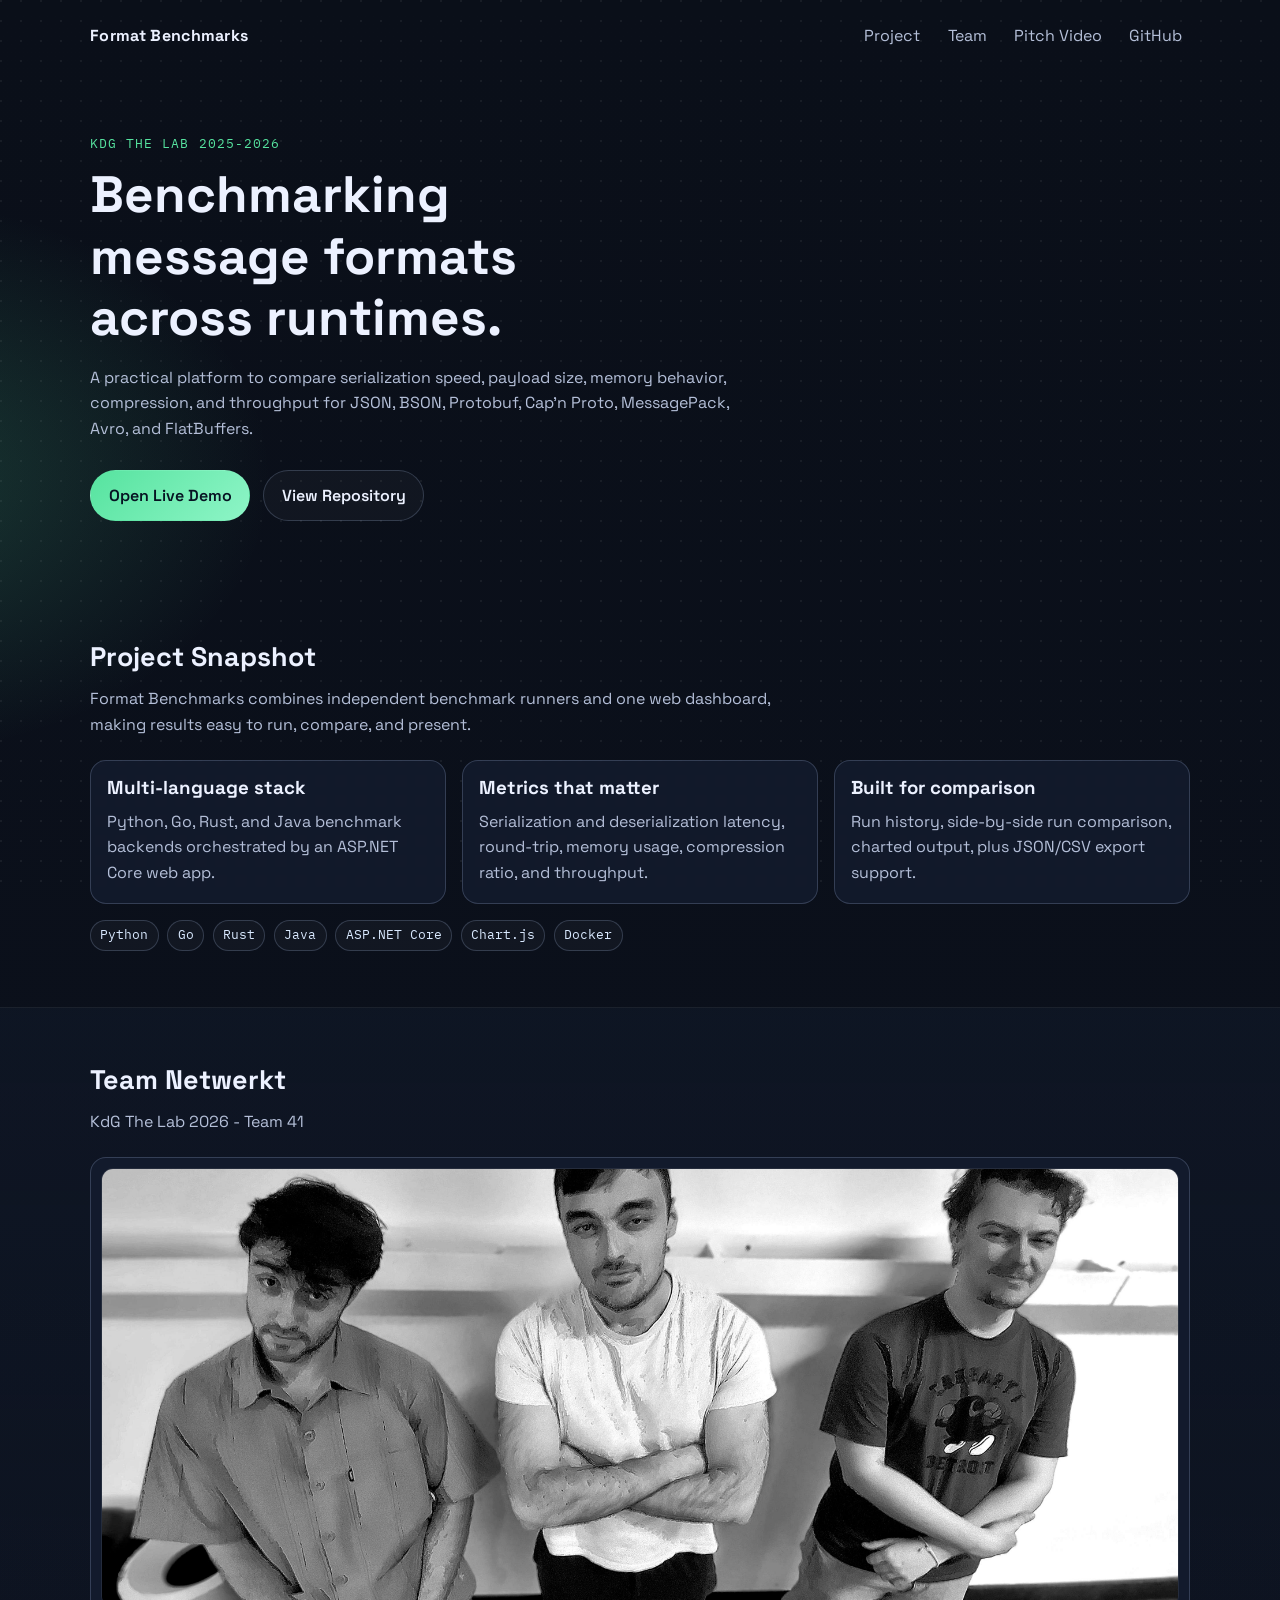
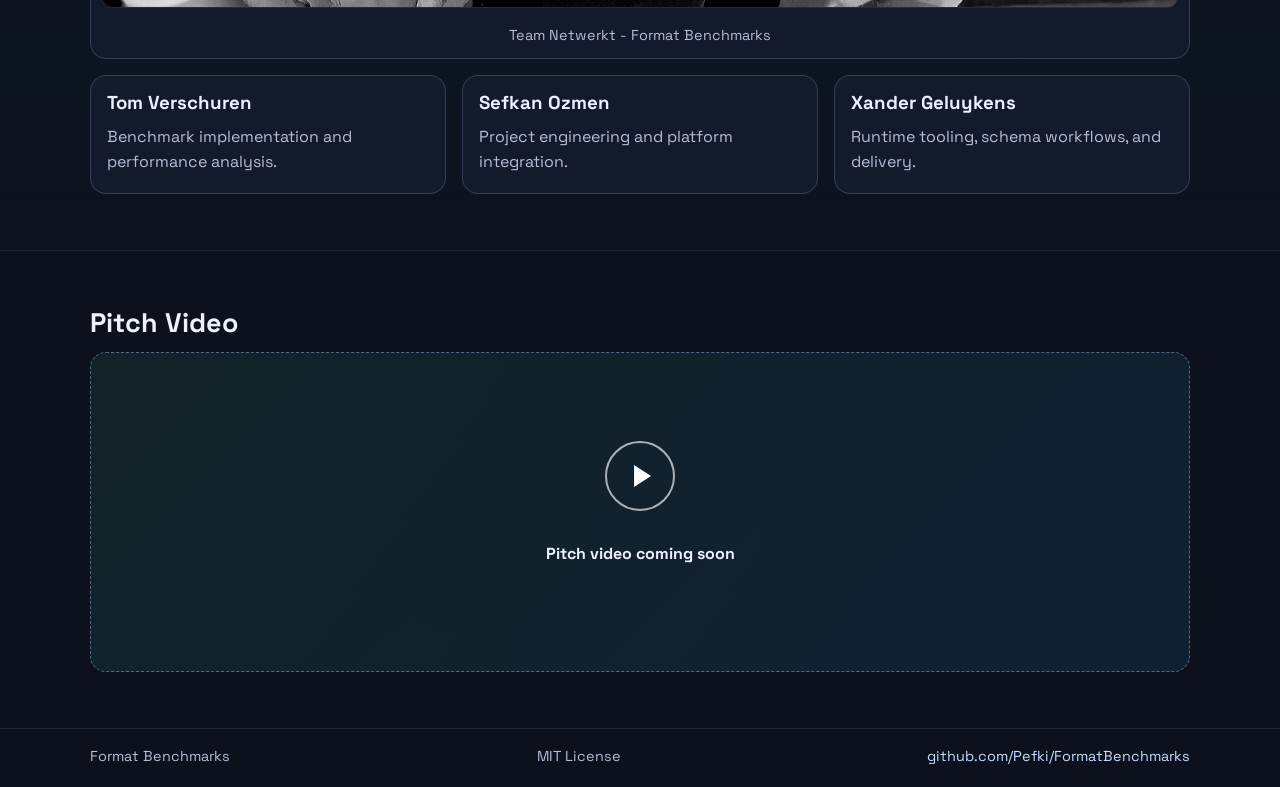
==== docs/index.html @ 15ae6712 "added pages" ====
<!doctype html>
<html lang="en">
<head>
  <meta charset="utf-8">
  <meta name="viewport" content="width=device-width, initial-scale=1">
  <title>Format Benchmarks | Team Netwerkt</title>
  <meta name="description" content="Format Benchmarks is a cross-language benchmark platform comparing text and binary message formats across Python, Go, Rust, and Java.">
  <link rel="preconnect" href="https://fonts.googleapis.com">
  <link rel="preconnect" href="https://fonts.gstatic.com" crossorigin>
  <link href="https://fonts.googleapis.com/css2?family=Space+Grotesk:wght@400;500;700&family=IBM+Plex+Mono:wght@400;600&display=swap" rel="stylesheet">
  <link rel="stylesheet" href="styles.css">
</head>
<body>
  <div class="noise" aria-hidden="true"></div>
  <header class="hero">
    <nav class="nav container">
      <div class="brand">Format Benchmarks</div>
      <div class="nav-links">
        <a href="#project">Project</a>
        <a href="#team">Team</a>
        <a href="#video">Pitch Video</a>
        <a href="https://github.com/Pefki/FormatBenchmarks" target="_blank" rel="noreferrer">GitHub</a>
      </div>
    </nav>

    <div class="container hero-content">
      <p class="kicker">KdG The Lab 2025-2026</p>
      <h1>Benchmarking message formats across runtimes.</h1>
      <p class="lead">
        A practical platform to compare serialization speed, payload size, memory behavior, compression,
        and throughput for JSON, BSON, Protobuf, Cap'n Proto, MessagePack, Avro, and FlatBuffers.
      </p>
      <div class="hero-actions">
        <a class="btn btn-primary" href="https://bench.pefki.xyz" target="_blank" rel="noreferrer">Open Live Demo</a>
        <a class="btn btn-ghost" href="https://github.com/Pefki/FormatBenchmarks" target="_blank" rel="noreferrer">View Repository</a>
      </div>
    </div>
  </header>

  <main>
    <section id="project" class="section container">
      <h2>Project Snapshot</h2>
      <p class="section-intro">
        Format Benchmarks combines independent benchmark runners and one web dashboard, making results easy to run,
        compare, and present.
      </p>

      <div class="grid cards-3">
        <article class="card">
          <h3>Multi-language stack</h3>
          <p>Python, Go, Rust, and Java benchmark backends orchestrated by an ASP.NET Core web app.</p>
        </article>
        <article class="card">
          <h3>Metrics that matter</h3>
          <p>Serialization and deserialization latency, round-trip, memory usage, compression ratio, and throughput.</p>
        </article>
        <article class="card">
          <h3>Built for comparison</h3>
          <p>Run history, side-by-side run comparison, charted output, plus JSON/CSV export support.</p>
        </article>
      </div>

      <div class="tech-strip" aria-label="Technologies">
        <span>Python</span>
        <span>Go</span>
        <span>Rust</span>
        <span>Java</span>
        <span>ASP.NET Core</span>
        <span>Chart.js</span>
        <span>Docker</span>
      </div>
    </section>

    <section id="team" class="section section-alt">
      <div class="container">
        <h2>Team Netwerkt</h2>
        <p class="section-intro">KdG The Lab 2026 - Team 41</p>

        <figure class="team-photo card">
          <img src="team_pic.jpg" alt="Team Netwerkt group picture">
          <figcaption>Team Netwerkt - Format Benchmarks</figcaption>
        </figure>

        <div class="grid cards-3">
          <article class="card person">
            <h3>Tom Verschuren</h3>
            <p>Benchmark implementation and performance analysis.</p>
          </article> 
          <article class="card person">
            <h3>Sefkan Ozmen</h3>
            <p>Project engineering and platform integration.</p>
          </article>
          <article class="card person">
            <h3>Xander Geluykens</h3>
            <p>Runtime tooling, schema workflows, and delivery.</p>
          </article>
        </div>
      </div>
    </section>

    <section id="video" class="section container">
      <h2>Pitch Video</h2>

      <div class="video-frame placeholder" role="region" aria-label="Pitch video placeholder">
        <div class="play-glyph" aria-hidden="true"></div>
        <p><strong>Pitch video coming soon</strong></p>
        <!-- <iframe
        src="https://www.youtube.com/embed/###"
        title="Format Benchmarks Pitch"
        allowfullscreen></iframe> -->      
     </div>
    </section>
  </main>

  <footer class="footer">
    <div class="container footer-inner">
      <span>Format Benchmarks</span>
      <span>MIT License</span>
      <a href="https://github.com/Pefki/FormatBenchmarks" target="_blank" rel="noreferrer">github.com/Pefki/FormatBenchmarks</a>
    </div>
  </footer>
</body>
</html>
---- docs/styles.css ----
:root {
  --bg: #0c111d;
  --bg-alt: #111a2b;
  --panel: rgba(22, 30, 49, 0.72);
  --text: #ecf1ff;
  --muted: #b4bfd8;
  --line: rgba(173, 194, 235, 0.22);
  --accent: #56e39f;
  --accent-2: #3ea4ff;
}

* {
  box-sizing: border-box;
}

html,
body {
  margin: 0;
  padding: 0;
}

body {
  font-family: "Space Grotesk", "Segoe UI", sans-serif;
  color: var(--text);
  background:
    radial-gradient(70rem 40rem at 90% -15%, rgba(62, 164, 255, 0.24), transparent 55%),
    radial-gradient(50rem 35rem at -10% 20%, rgba(86, 227, 159, 0.2), transparent 50%),
    linear-gradient(180deg, #0a0f19, var(--bg));
  line-height: 1.6;
}

.noise {
  position: fixed;
  inset: 0;
  pointer-events: none;
  opacity: 0.06;
  background-image: radial-gradient(circle at 1px 1px, #fff 1px, transparent 0);
  background-size: 20px 20px;
}

.container {
  width: min(1100px, 92vw);
  margin: 0 auto;
}

.hero {
  padding-bottom: 3rem;
}

.nav {
  display: flex;
  justify-content: space-between;
  align-items: center;
  gap: 1rem;
  padding: 1.2rem 0;
}

.brand {
  font-weight: 700;
  letter-spacing: 0.02em;
}

.nav-links {
  display: flex;
  flex-wrap: wrap;
  gap: 0.7rem;
}

.nav-links a {
  color: var(--muted);
  text-decoration: none;
  padding: 0.25rem 0.5rem;
  border-radius: 0.45rem;
}

.nav-links a:hover {
  color: var(--text);
  background: rgba(255, 255, 255, 0.06);
}

.hero-content {
  padding: 3rem 0 1rem;
  animation: rise 700ms ease both;
}

.kicker {
  font-family: "IBM Plex Mono", monospace;
  text-transform: uppercase;
  letter-spacing: 0.08em;
  font-size: 0.82rem;
  color: var(--accent);
  margin-bottom: 0.65rem;
}

h1,
h2,
h3 {
  line-height: 1.2;
  margin: 0;
}

h1 {
  font-size: clamp(2rem, 4vw, 3.4rem);
  max-width: 16ch;
}

h2 {
  font-size: clamp(1.45rem, 2.1vw, 2.1rem);
  margin-bottom: 0.8rem;
}

.lead {
  color: var(--muted);
  max-width: 65ch;
  margin: 1rem 0 1.8rem;
}

.hero-actions {
  display: flex;
  flex-wrap: wrap;
  gap: 0.8rem;
}

.btn {
  display: inline-block;
  text-decoration: none;
  font-weight: 600;
  border-radius: 999px;
  padding: 0.72rem 1.1rem;
  border: 1px solid transparent;
}

.btn-primary {
  color: #061322;
  background: linear-gradient(135deg, var(--accent), #8ef5c7);
}

.btn-ghost {
  color: var(--text);
  border-color: var(--line);
  background: rgba(255, 255, 255, 0.03);
}

.section {
  padding: 3.5rem 0;
}

.section-alt {
  background: linear-gradient(180deg, rgba(17, 26, 43, 0.52), rgba(17, 26, 43, 0.28));
  border-top: 1px solid rgba(255, 255, 255, 0.06);
  border-bottom: 1px solid rgba(255, 255, 255, 0.06);
}

.section-intro {
  color: var(--muted);
  max-width: 70ch;
  margin: 0.2rem 0 1.4rem;
}

.grid {
  display: grid;
  gap: 1rem;
}

.cards-3 {
  grid-template-columns: repeat(3, minmax(0, 1fr));
}

.card {
  background: var(--panel);
  border: 1px solid var(--line);
  border-radius: 1rem;
  padding: 1rem 1rem 1.1rem;
  backdrop-filter: blur(2px);
  animation: rise 600ms ease both;
}

.card p {
  margin: 0.6rem 0 0;
  color: var(--muted);
}

.team-photo {
  margin: 0 0 1rem;
  padding: 0.65rem;
}

.team-photo img {
  width: 100%;
  max-height: 440px;
  object-fit: cover;
  border-radius: 0.75rem;
  border: 1px solid rgba(255, 255, 255, 0.08);
}

.team-photo figcaption {
  margin-top: 0.55rem;
  color: var(--muted);
  font-size: 0.9rem;
  text-align: center;
}

.tech-strip {
  margin-top: 1rem;
  display: flex;
  flex-wrap: wrap;
  gap: 0.55rem;
}

.tech-strip span {
  font-family: "IBM Plex Mono", monospace;
  font-size: 0.8rem;
  border: 1px solid var(--line);
  border-radius: 999px;
  padding: 0.25rem 0.58rem;
  color: #d9e9ff;
  background: rgba(255, 255, 255, 0.03);
}

.video-frame {
  border-radius: 1rem;
  border: 1px dashed rgba(173, 194, 235, 0.45);
  min-height: 320px;
  background: linear-gradient(135deg, rgba(86, 227, 159, 0.09), rgba(62, 164, 255, 0.1));
  display: grid;
  place-content: center;
  text-align: center;
  padding: 1.4rem;
}

.play-glyph {
  width: 70px;
  height: 70px;
  border-radius: 50%;
  border: 2px solid rgba(255, 255, 255, 0.65);
  margin: 0 auto 0.85rem;
  position: relative;
}

.play-glyph::after {
  content: "";
  position: absolute;
  top: 50%;
  left: 50%;
  transform: translate(-35%, -50%);
  border-top: 11px solid transparent;
  border-bottom: 11px solid transparent;
  border-left: 17px solid #fff;
}

.muted {
  color: var(--muted);
}

.embed-help {
  margin-top: 1rem;
  border: 1px solid var(--line);
  border-radius: 0.8rem;
  background: rgba(255, 255, 255, 0.02);
  padding: 0.7rem 0.9rem;
}

.embed-help summary {
  cursor: pointer;
  font-weight: 600;
}

pre {
  margin: 0.8rem 0 0;
  overflow-x: auto;
  border-radius: 0.7rem;
  border: 1px solid rgba(255, 255, 255, 0.08);
  background: rgba(0, 0, 0, 0.25);
  padding: 0.8rem;
}

code {
  font-family: "IBM Plex Mono", monospace;
  font-size: 0.85rem;
}

.footer {
  border-top: 1px solid rgba(255, 255, 255, 0.09);
  padding: 1rem 0 1.2rem;
}

.footer-inner {
  display: flex;
  flex-wrap: wrap;
  gap: 0.5rem 1rem;
  align-items: center;
  justify-content: space-between;
  color: var(--muted);
  font-size: 0.9rem;
}

.footer a {
  color: #c7dcff;
  text-decoration: none;
}

.footer a:hover {
  text-decoration: underline;
}

@media (max-width: 900px) {
  .cards-3 {
    grid-template-columns: 1fr 1fr;
  }
}

@media (max-width: 680px) {
  .nav {
    align-items: flex-start;
    flex-direction: column;
  }

  .cards-3 {
    grid-template-columns: 1fr;
  }

  .hero-content {
    padding-top: 1.7rem;
  }

  .video-frame {
    min-height: 260px;
  }
}

@keyframes rise {
  from {
    opacity: 0;
    transform: translateY(12px);
  }
  to {
    opacity: 1;
    transform: translateY(0);
  }
}
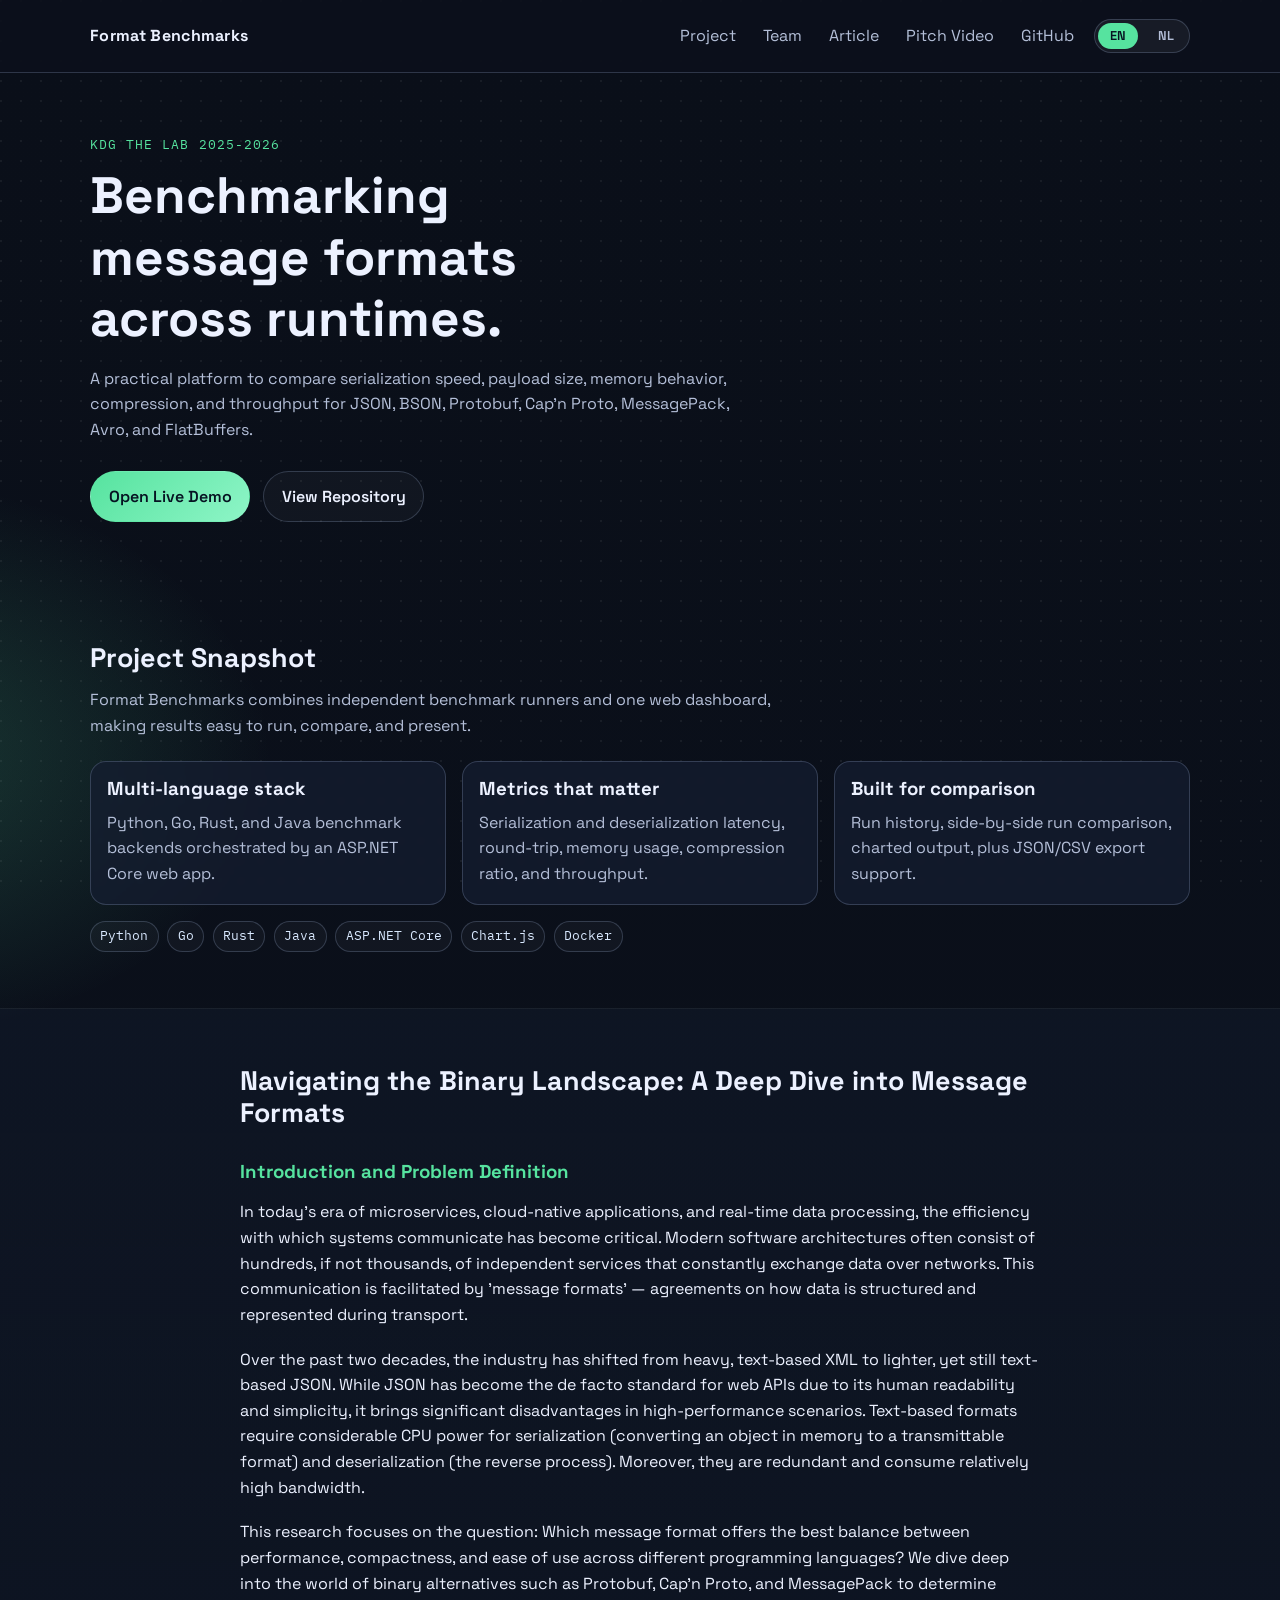
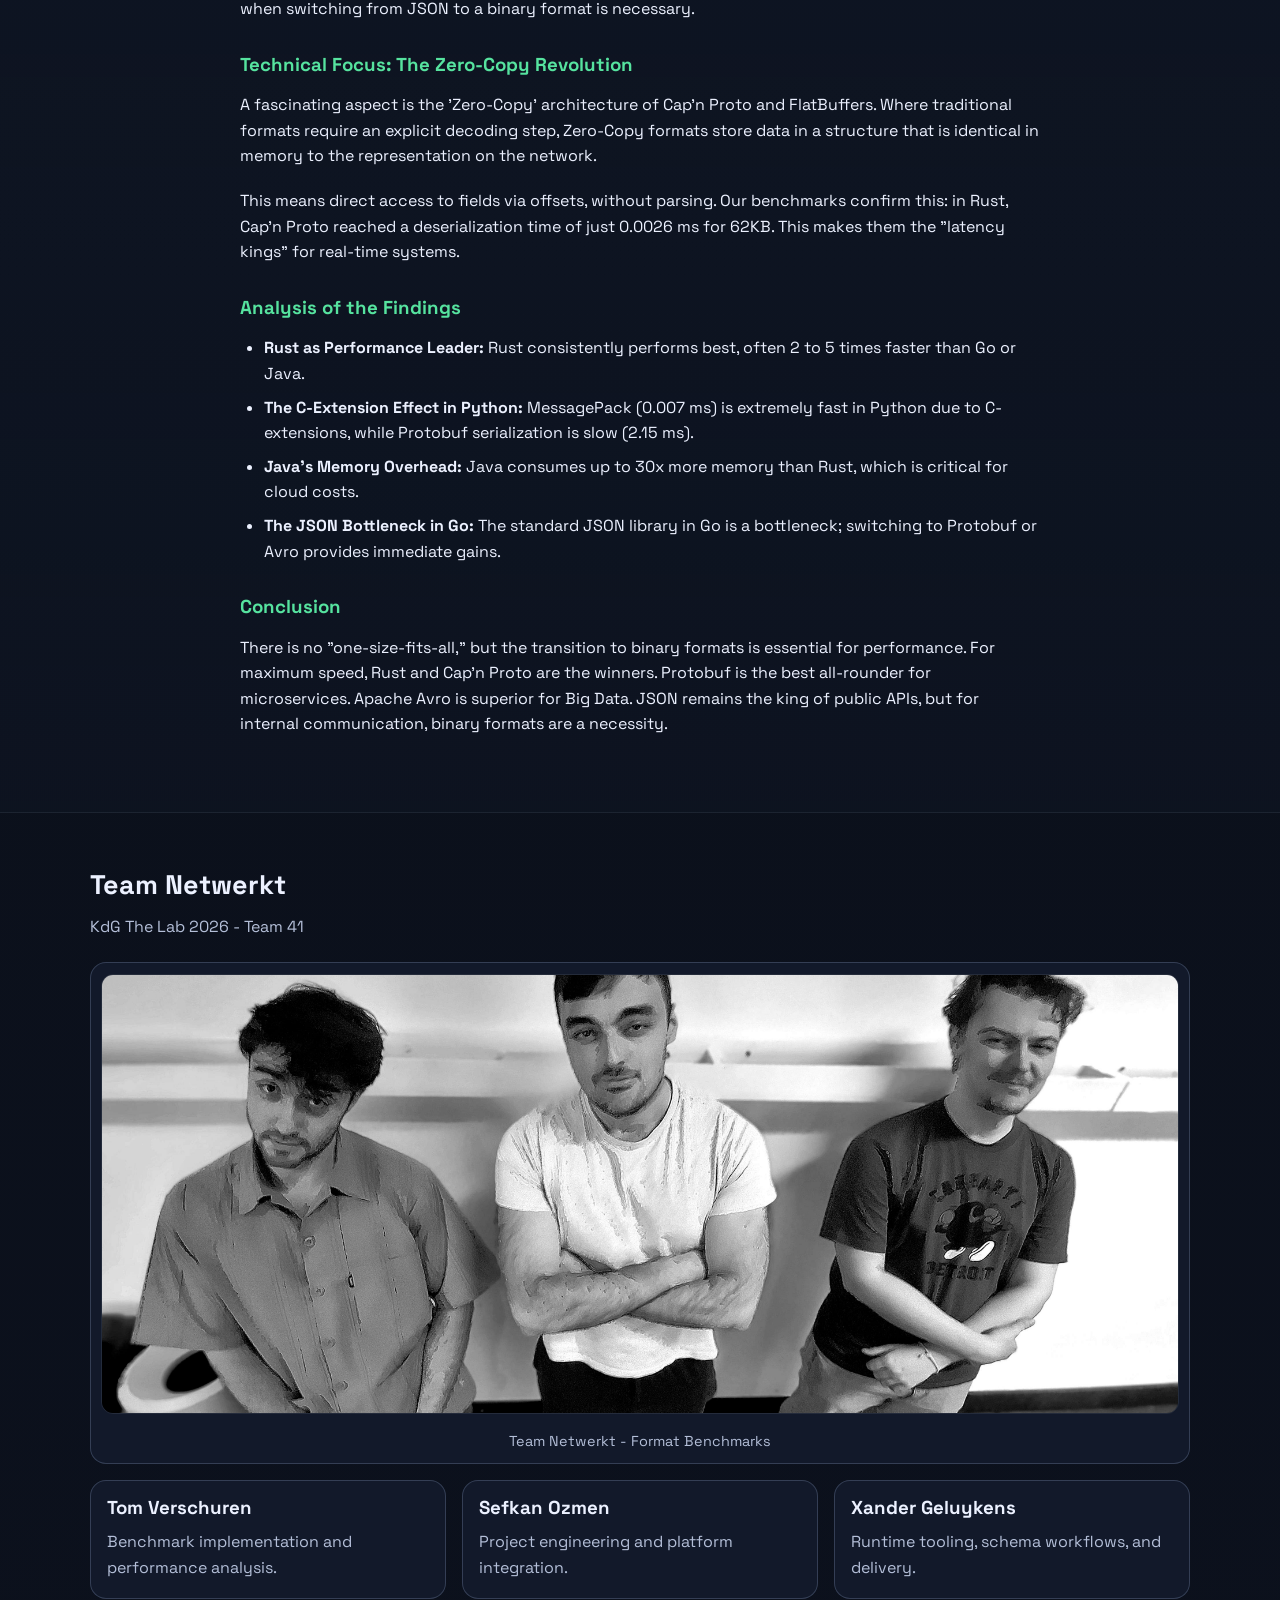
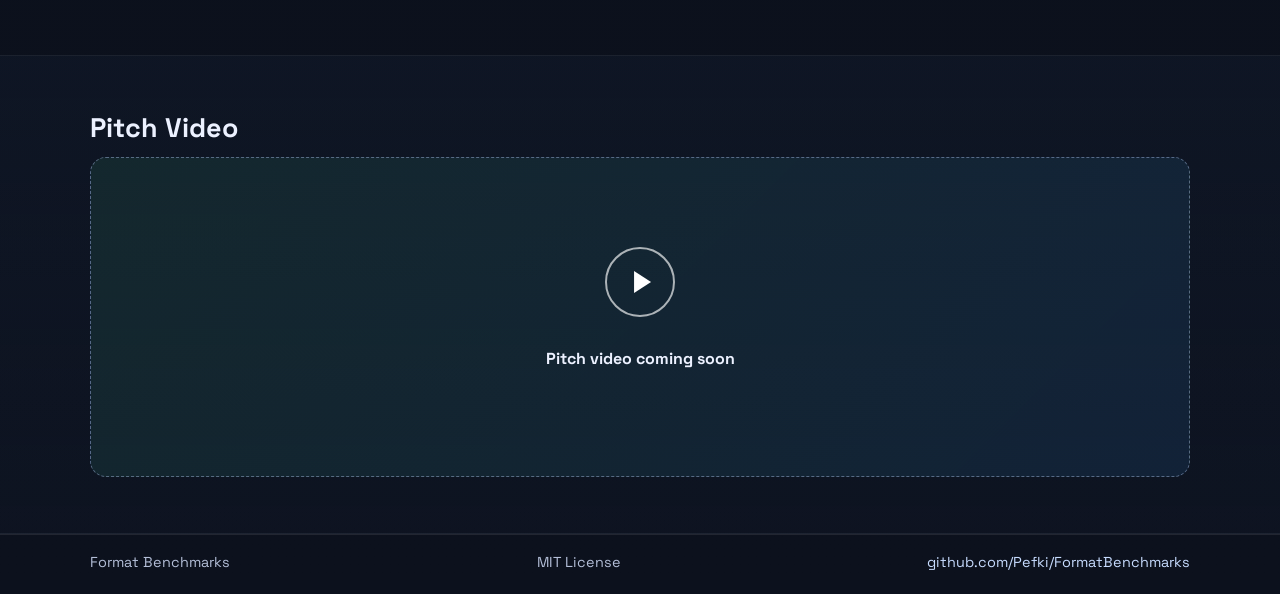
==== commit bc062fd5: "Small ui changes. Added article to page. Included data used for research." ====
--- a/docs/index.html
+++ b/docs/index.html
@@ -10,54 +10,107 @@
   <link href="https://fonts.googleapis.com/css2?family=Space+Grotesk:wght@400;500;700&family=IBM+Plex+Mono:wght@400;600&display=swap" rel="stylesheet">
   <link rel="stylesheet" href="styles.css">
 </head>
-<body>
+<body class="lang-en">
   <div class="noise" aria-hidden="true"></div>
-  <header class="hero">
+  
+  <div class="nav-sticky">
     <nav class="nav container">
       <div class="brand">Format Benchmarks</div>
       <div class="nav-links">
-        <a href="#project">Project</a>
-        <a href="#team">Team</a>
-        <a href="#video">Pitch Video</a>
+        <a href="#project" data-lang-content="en">Project</a>
+        <a href="#project" data-lang-content="nl">Project</a>
+        <a href="#team" data-lang-content="en">Team</a>
+        <a href="#team" data-lang-content="nl">Team</a>
+        <a href="#article" data-lang-content="en">Article</a>
+        <a href="#article" data-lang-content="nl">Artikel</a>
+        <a href="#video" data-lang-content="en">Pitch Video</a>
+        <a href="#video" data-lang-content="nl">Pitch Video</a>
         <a href="https://github.com/Pefki/FormatBenchmarks" target="_blank" rel="noreferrer">GitHub</a>
+        
+        <div class="lang-switcher">
+          <button class="lang-btn active" onclick="setLanguage('en')">EN</button>
+          <button class="lang-btn" onclick="setLanguage('nl')">NL</button>
+        </div>
       </div>
     </nav>
-
+  </div>
+
+  <header class="hero">
     <div class="container hero-content">
       <p class="kicker">KdG The Lab 2025-2026</p>
-      <h1>Benchmarking message formats across runtimes.</h1>
-      <p class="lead">
-        A practical platform to compare serialization speed, payload size, memory behavior, compression,
-        and throughput for JSON, BSON, Protobuf, Cap'n Proto, MessagePack, Avro, and FlatBuffers.
-      </p>
-      <div class="hero-actions">
-        <a class="btn btn-primary" href="https://bench.pefki.xyz" target="_blank" rel="noreferrer">Open Live Demo</a>
-        <a class="btn btn-ghost" href="https://github.com/Pefki/FormatBenchmarks" target="_blank" rel="noreferrer">View Repository</a>
+      
+      <div data-lang-content="en">
+        <h1>Benchmarking message formats across runtimes.</h1>
+        <p class="lead">
+          A practical platform to compare serialization speed, payload size, memory behavior, compression,
+          and throughput for JSON, BSON, Protobuf, Cap'n Proto, MessagePack, Avro, and FlatBuffers.
+        </p>
+        <div class="hero-actions">
+          <a class="btn btn-primary" href="https://bench.pefki.xyz" target="_blank" rel="noreferrer">Open Live Demo</a>
+          <a class="btn btn-ghost" href="https://github.com/Pefki/FormatBenchmarks" target="_blank" rel="noreferrer">View Repository</a>
+        </div>
+      </div>
+
+      <div data-lang-content="nl">
+        <h1>Berichtformaten benchmarken over runtimes.</h1>
+        <p class="lead">
+          Een praktisch platform om serialisatiesnelheid, payloadgrootte, geheugengedrag, compressie en 
+          throughput te vergelijken voor JSON, BSON, Protobuf, Cap'n Proto, MessagePack, Avro en FlatBuffers.
+        </p>
+        <div class="hero-actions">
+          <a class="btn btn-primary" href="https://bench.pefki.xyz" target="_blank" rel="noreferrer">Open Live Demo</a>
+          <a class="btn btn-ghost" href="https://github.com/Pefki/FormatBenchmarks" target="_blank" rel="noreferrer">Bekijk Repository</a>
+        </div>
       </div>
     </div>
   </header>
 
   <main>
     <section id="project" class="section container">
-      <h2>Project Snapshot</h2>
-      <p class="section-intro">
-        Format Benchmarks combines independent benchmark runners and one web dashboard, making results easy to run,
-        compare, and present.
-      </p>
-
-      <div class="grid cards-3">
-        <article class="card">
-          <h3>Multi-language stack</h3>
-          <p>Python, Go, Rust, and Java benchmark backends orchestrated by an ASP.NET Core web app.</p>
-        </article>
-        <article class="card">
-          <h3>Metrics that matter</h3>
-          <p>Serialization and deserialization latency, round-trip, memory usage, compression ratio, and throughput.</p>
-        </article>
-        <article class="card">
-          <h3>Built for comparison</h3>
-          <p>Run history, side-by-side run comparison, charted output, plus JSON/CSV export support.</p>
-        </article>
+      <div data-lang-content="en">
+        <h2>Project Snapshot</h2>
+        <p class="section-intro">
+          Format Benchmarks combines independent benchmark runners and one web dashboard, making results easy to run,
+          compare, and present.
+        </p>
+
+        <div class="grid cards-3">
+          <article class="card">
+            <h3>Multi-language stack</h3>
+            <p>Python, Go, Rust, and Java benchmark backends orchestrated by an ASP.NET Core web app.</p>
+          </article>
+          <article class="card">
+            <h3>Metrics that matter</h3>
+            <p>Serialization and deserialization latency, round-trip, memory usage, compression ratio, and throughput.</p>
+          </article>
+          <article class="card">
+            <h3>Built for comparison</h3>
+            <p>Run history, side-by-side run comparison, charted output, plus JSON/CSV export support.</p>
+          </article>
+        </div>
+      </div>
+
+      <div data-lang-content="nl">
+        <h2>Projectoverzicht</h2>
+        <p class="section-intro">
+          Format Benchmarks combineert onafhankelijke benchmark-runners en één webdashboard, waardoor resultaten 
+          eenvoudig uit te voeren, te vergelijken en te presenteren zijn.
+        </p>
+
+        <div class="grid cards-3">
+          <article class="card">
+            <h3>Meertalige stack</h3>
+            <p>Python, Go, Rust en Java benchmark backends aangestuurd door een ASP.NET Core web-app.</p>
+          </article>
+          <article class="card">
+            <h3>Metrics die tellen</h3>
+            <p>Serialisatie- en deserialisatie-latency, round-trip, geheugengebruik, compressieratio en throughput.</p>
+          </article>
+          <article class="card">
+            <h3>Gebouwd voor vergelijking</h3>
+            <p>Run-geschiedenis, side-by-side vergelijking, grafieken, plus JSON/CSV export ondersteuning.</p>
+          </article>
+        </div>
       </div>
 
       <div class="tech-strip" aria-label="Technologies">
@@ -71,53 +124,138 @@
       </div>
     </section>
 
-    <section id="team" class="section section-alt">
-      <div class="container">
+    <section id="article" class="section section-alt">
+      <div class="container article-content">
+        <div data-lang-content="en">
+          <h2>Navigating the Binary Landscape: A Deep Dive into Message Formats</h2>
+          
+          <h3>Introduction and Problem Definition</h3>
+          <p>In today's era of microservices, cloud-native applications, and real-time data processing, the efficiency with which systems communicate has become critical. Modern software architectures often consist of hundreds, if not thousands, of independent services that constantly exchange data over networks. This communication is facilitated by 'message formats' — agreements on how data is structured and represented during transport.</p>
+          <p>Over the past two decades, the industry has shifted from heavy, text-based XML to lighter, yet still text-based JSON. While JSON has become the de facto standard for web APIs due to its human readability and simplicity, it brings significant disadvantages in high-performance scenarios. Text-based formats require considerable CPU power for serialization (converting an object in memory to a transmittable format) and deserialization (the reverse process). Moreover, they are redundant and consume relatively high bandwidth.</p>
+          <p>This research focuses on the question: Which message format offers the best balance between performance, compactness, and ease of use across different programming languages? We dive deep into the world of binary alternatives such as Protobuf, Cap'n Proto, and MessagePack to determine when switching from JSON to a binary format is necessary.</p>
+
+          <h3>Technical Focus: The Zero-Copy Revolution</h3>
+          <p>A fascinating aspect is the 'Zero-Copy' architecture of Cap'n Proto and FlatBuffers. Where traditional formats require an explicit decoding step, Zero-Copy formats store data in a structure that is identical in memory to the representation on the network.</p>
+          <p>This means direct access to fields via offsets, without parsing. Our benchmarks confirm this: in Rust, Cap'n Proto reached a deserialization time of just 0.0026 ms for 62KB. This makes them the "latency kings" for real-time systems.</p>
+
+          <h3>Analysis of the Findings</h3>
+          <ul>
+            <li><strong>Rust as Performance Leader:</strong> Rust consistently performs best, often 2 to 5 times faster than Go or Java.</li>
+            <li><strong>The C-Extension Effect in Python:</strong> MessagePack (0.007 ms) is extremely fast in Python due to C-extensions, while Protobuf serialization is slow (2.15 ms).</li>
+            <li><strong>Java's Memory Overhead:</strong> Java consumes up to 30x more memory than Rust, which is critical for cloud costs.</li>
+            <li><strong>The JSON Bottleneck in Go:</strong> The standard JSON library in Go is a bottleneck; switching to Protobuf or Avro provides immediate gains.</li>
+          </ul>
+
+          <h3>Conclusion</h3>
+          <p>There is no "one-size-fits-all," but the transition to binary formats is essential for performance. For maximum speed, Rust and Cap'n Proto are the winners. Protobuf is the best all-rounder for microservices. Apache Avro is superior for Big Data. JSON remains the king of public APIs, but for internal communication, binary formats are a necessity.</p>
+        </div>
+
+        <div data-lang-content="nl">
+          <h2>Navigeren door het Binaire Landschap: Een Diepgaande Analyse van Message Formats</h2>
+          
+          <h3>Introductie en Probleemstelling</h3>
+          <p>In het huidige tijdperk van microservices, cloud-native applicaties en real-time dataverwerking is de efficiëntie waarmee systemen onderling communiceren cruciaal geworden. Moderne software-architecturen bestaan vaak uit honderden, zo niet duizenden, onafhankelijke services die voortdurend data uitwisselen over netwerken. Deze communicatie wordt gefaciliteerd door 'message formats' — afspraken over hoe data wordt gestructureerd en gerepresentereerd tijdens transport.</p>
+          <p>De afgelopen twee decennia is de industrie verschoven van het zware en tekstgebaseerde XML naar het lichtere, maar nog steeds tekstgebaseerde JSON. Hoewel JSON de de facto standaard is geworden voor web-API's vanwege zijn menselijke leesbaarheid en eenvoud, brengt het significante nadelen met zich mee in high-performance scenario's. Tekstgebaseerde formaten vereisen namelijk aanzienlijke CPU-kracht voor serialisatie (het omzetten van een object in het geheugen naar een verstuurbaar formaat) en deserialisatie (het omgekeerde proces). Bovendien zijn ze redundant en nemen ze relatief veel bandbreedte in beslag.</p>
+          <p>Dit onderzoek richt zich op de vraag: Welk message format biedt de beste balans tussen performantie, compactheid en gebruiksgemak binnen verschillende programmeertalen? We duiken diep in de wereld van binaire alternatieven zoals Protobuf, Cap'n Proto en MessagePack om te bepalen wanneer de overstap van JSON naar een binair formaat noodzakelijk is.</p>
+
+          <h3>Technische Focus: De Revolutie van Zero-Copy</h3>
+          <p>Een fascinerend aspect is de 'Zero-Copy' architectuur van Cap'n Proto en FlatBuffers. Waar traditionele formaten een expliciete decodeer-stap vereisen, slaan Zero-Copy formaten data op in een structuur die in het geheugen identiek is aan de representatie op het netwerk.</p>
+          <p>Dit betekent directe toegang tot velden via offsets, zonder parsen. Onze benchmarks bevestigen dit: in Rust bereikte Cap'n Proto een deserialisatie-tijd van slechts 0,0026 ms voor 62KB. Dit maakt hen de "latency kings" voor real-time systemen.</p>
+
+          <h3>Analyse van de Bevindingen</h3>
+          <ul>
+            <li><strong>Rust als Performantie-leider:</strong> Rust presteert consistent het best, vaak factor 2 tot 5 sneller dan Go of Java.</li>
+            <li><strong>Het C-Extension Effect in Python:</strong> MessagePack (0,007 ms) is extreem snel in Python door C-extensies, terwijl Protobuf-serialisatie traag is (2,15 ms).</li>
+            <li><strong>De Geheugen-overhead van Java:</strong> Java verbruikt tot 30x meer geheugen dan Rust, wat kritisch is voor cloud-kosten.</li>
+            <li><strong>De JSON Bottleneck in Go:</strong> De standaard JSON-bibliotheek in Go is een bottleneck; overstap naar Protobuf of Avro levert directe winst op.</li>
+          </ul>
+
+          <h3>Conclusie</h3>
+          <p>Er is geen "one-size-fits-all", maar de transitie naar binaire formaten is essentieel voor performantie. Voor maximale snelheid zijn Rust en Cap'n Proto de winnaars. Protobuf is de beste allrounder voor microservices. Apache Avro is superieur voor Big Data. JSON blijft de koning van publieke API's, maar voor interne communicatie zijn binaire formaten een noodzaak.</p>
+        </div>
+      </div>
+    </section>
+
+    <section id="team" class="section container">
+      <div data-lang-content="en">
         <h2>Team Netwerkt</h2>
         <p class="section-intro">KdG The Lab 2026 - Team 41</p>
-
-        <figure class="team-photo card">
-          <img src="team_pic.jpg" alt="Team Netwerkt group picture">
-          <figcaption>Team Netwerkt - Format Benchmarks</figcaption>
-        </figure>
-
-        <div class="grid cards-3">
-          <article class="card person">
-            <h3>Tom Verschuren</h3>
-            <p>Benchmark implementation and performance analysis.</p>
-          </article> 
-          <article class="card person">
-            <h3>Sefkan Ozmen</h3>
-            <p>Project engineering and platform integration.</p>
-          </article>
-          <article class="card person">
-            <h3>Xander Geluykens</h3>
-            <p>Runtime tooling, schema workflows, and delivery.</p>
-          </article>
-        </div>
-      </div>
-    </section>
-
-    <section id="video" class="section container">
-      <h2>Pitch Video</h2>
-
-      <div class="video-frame placeholder" role="region" aria-label="Pitch video placeholder">
-        <div class="play-glyph" aria-hidden="true"></div>
-        <p><strong>Pitch video coming soon</strong></p>
-        <!-- <iframe
-        src="https://www.youtube.com/embed/###"
-        title="Format Benchmarks Pitch"
-        allowfullscreen></iframe> -->      
-     </div>
+      </div>
+      <div data-lang-content="nl">
+        <h2>Team Netwerkt</h2>
+        <p class="section-intro">KdG The Lab 2026 - Team 41</p>
+      </div>
+
+      <figure class="team-photo card">
+        <img src="team_pic.jpg" alt="Team Netwerkt group picture">
+        <figcaption>Team Netwerkt - Format Benchmarks</figcaption>
+      </figure>
+
+      <div class="grid cards-3">
+        <article class="card person">
+          <h3>Tom Verschuren</h3>
+          <p data-lang-content="en">Benchmark implementation and performance analysis.</p>
+          <p data-lang-content="nl">Benchmark-implementatie en performantie-analyse.</p>
+        </article> 
+        <article class="card person">
+          <h3>Sefkan Ozmen</h3>
+          <p data-lang-content="en">Project engineering and platform integration.</p>
+          <p data-lang-content="nl">Project engineering en platform-integratie.</p>
+        </article>
+        <article class="card person">
+          <h3>Xander Geluykens</h3>
+          <p data-lang-content="en">Runtime tooling, schema workflows, and delivery.</p>
+          <p data-lang-content="nl">Runtime tooling, schema workflows en oplevering.</p>
+        </article>
+      </div>
+    </section>
+
+    <section id="video" class="section section-alt">
+      <div class="container">
+        <h2>Pitch Video</h2>
+
+        <div class="video-frame placeholder" role="region" aria-label="Pitch video placeholder">
+          <div class="play-glyph" aria-hidden="true"></div>
+          <div data-lang-content="en">
+            <p><strong>Pitch video coming soon</strong></p>
+          </div>
+          <div data-lang-content="nl">
+            <p><strong>Pitch video komt binnenkort</strong></p>
+          </div>
+          <!-- <iframe
+          src="https://www.youtube.com/embed/###"
+          title="Format Benchmarks Pitch"
+          allowfullscreen></iframe> -->      
+       </div>
+      </div>
     </section>
   </main>
 
   <footer class="footer">
     <div class="container footer-inner">
       <span>Format Benchmarks</span>
-      <span>MIT License</span>
+      <span data-lang-content="en">MIT License</span>
+      <span data-lang-content="nl">MIT Licentie</span>
       <a href="https://github.com/Pefki/FormatBenchmarks" target="_blank" rel="noreferrer">github.com/Pefki/FormatBenchmarks</a>
     </div>
   </footer>
+
+  <script>
+    function setLanguage(lang) {
+      document.body.className = 'lang-' + lang;
+      
+      const btns = document.querySelectorAll('.lang-btn');
+      btns.forEach(btn => {
+        if (btn.innerText.toLowerCase() === lang) {
+          btn.classList.add('active');
+        } else {
+          btn.classList.remove('active');
+        }
+      });
+
+      // Update URL hash without jumping if needed
+      // history.pushState(null, null, '#' + lang);
+    }
+  </script>
 </body>
 </html>
--- a/docs/styles.css
+++ b/docs/styles.css
@@ -60,6 +60,15 @@
   letter-spacing: 0.02em;
 }
 
+.nav-sticky {
+  position: sticky;
+  top: 0;
+  z-index: 1000;
+  background: rgba(12, 17, 29, 0.75);
+  backdrop-filter: blur(12px);
+  border-bottom: 1px solid var(--line);
+}
+
 .nav-links {
   display: flex;
   flex-wrap: wrap;
@@ -303,6 +312,73 @@
   text-decoration: underline;
 }
 
+/* Language Switcher */
+.lang-switcher {
+  display: flex;
+  gap: 0.5rem;
+  background: rgba(255, 255, 255, 0.05);
+  padding: 0.2rem;
+  border-radius: 999px;
+  border: 1px solid var(--line);
+}
+
+.lang-btn {
+  background: none;
+  border: none;
+  color: var(--muted);
+  font-family: inherit;
+  font-size: 0.8rem;
+  font-weight: 600;
+  padding: 0.25rem 0.75rem;
+  cursor: pointer;
+  border-radius: 999px;
+  transition: all 0.2s;
+}
+
+.lang-btn.active {
+  color: #061322;
+  background: var(--accent);
+}
+
+[data-lang-content] {
+  display: none;
+}
+
+body.lang-en [data-lang-content="en"] {
+  display: block;
+}
+
+body.lang-nl [data-lang-content="nl"] {
+  display: block;
+}
+
+/* Article Styles */
+.article-content {
+  max-width: 800px;
+  margin: 0 auto;
+  text-align: left;
+}
+
+.article-content h3 {
+  margin-top: 2rem;
+  margin-bottom: 1rem;
+  color: var(--accent);
+}
+
+.article-content p {
+  margin-bottom: 1.2rem;
+  color: var(--text);
+}
+
+.article-content ul {
+  margin-bottom: 1.2rem;
+  padding-left: 1.5rem;
+}
+
+.article-content li {
+  margin-bottom: 0.5rem;
+}
+
 @media (max-width: 900px) {
   .cards-3 {
     grid-template-columns: 1fr 1fr;
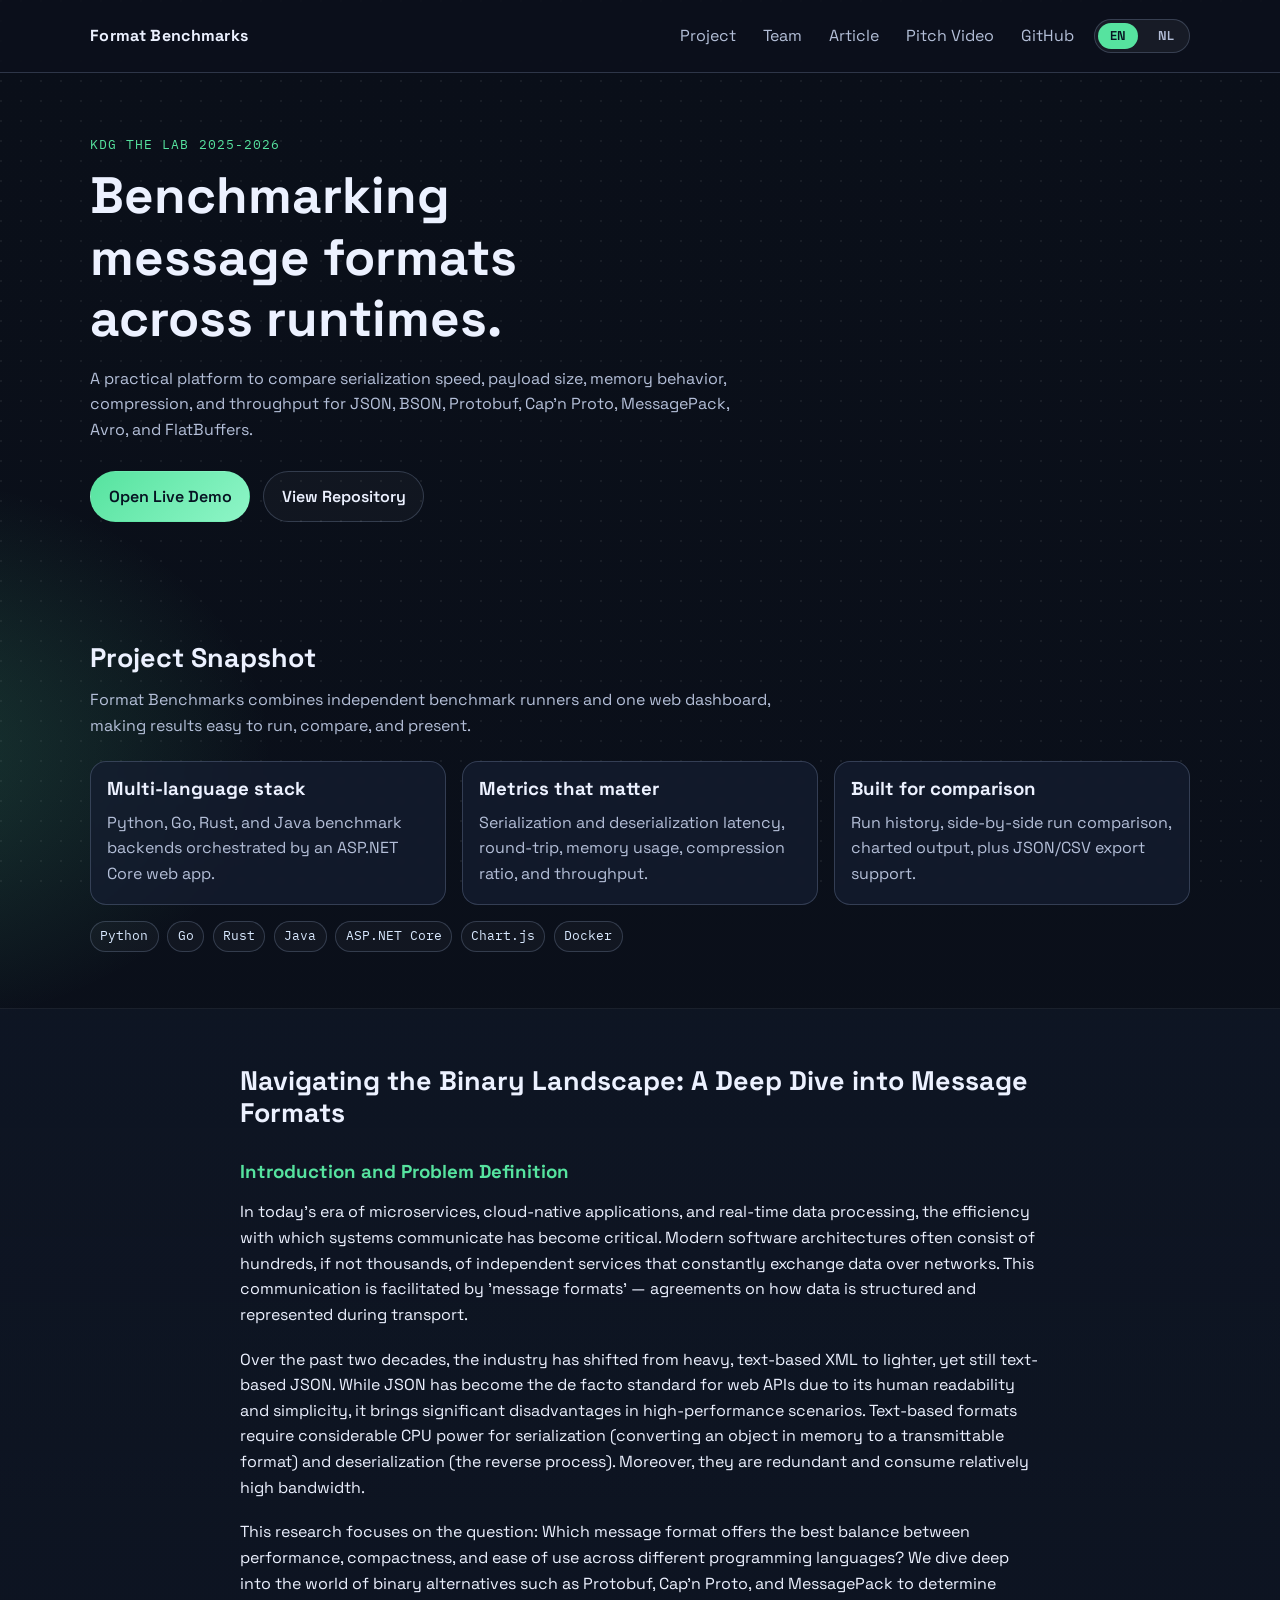
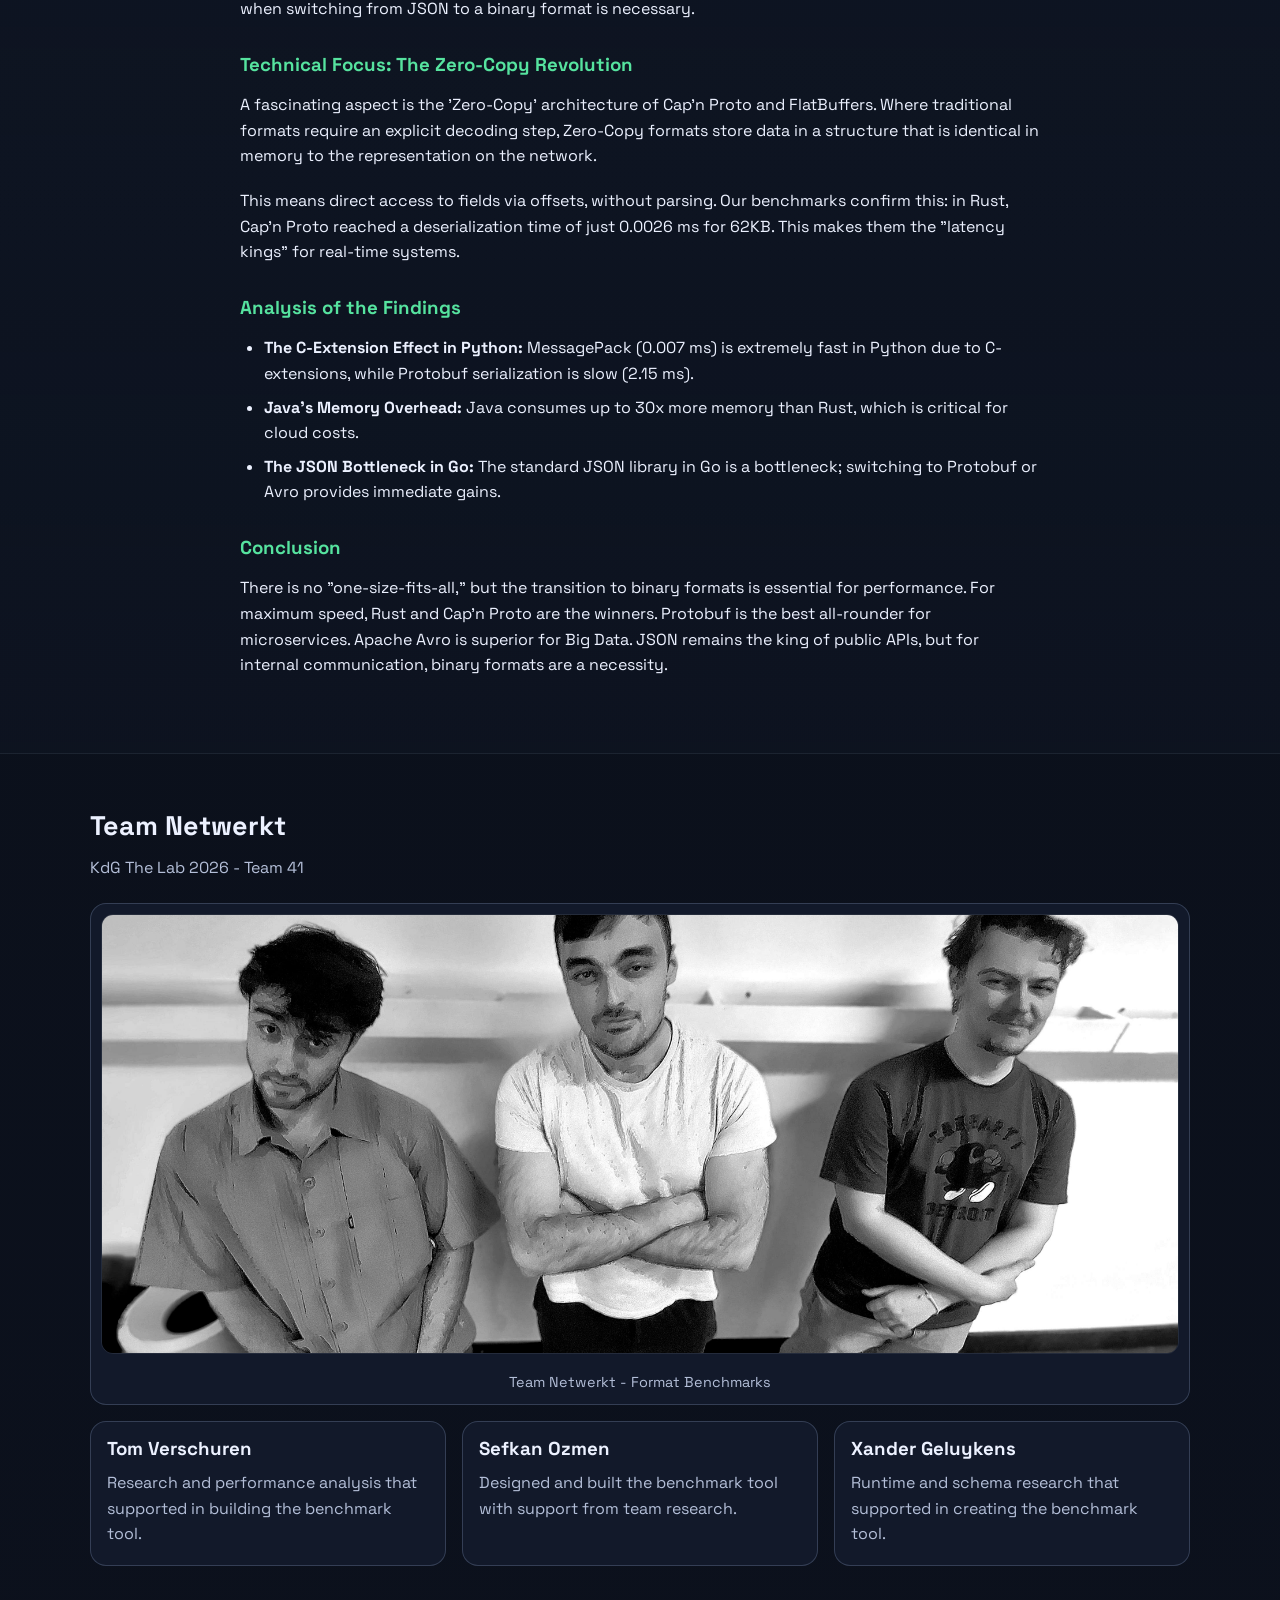
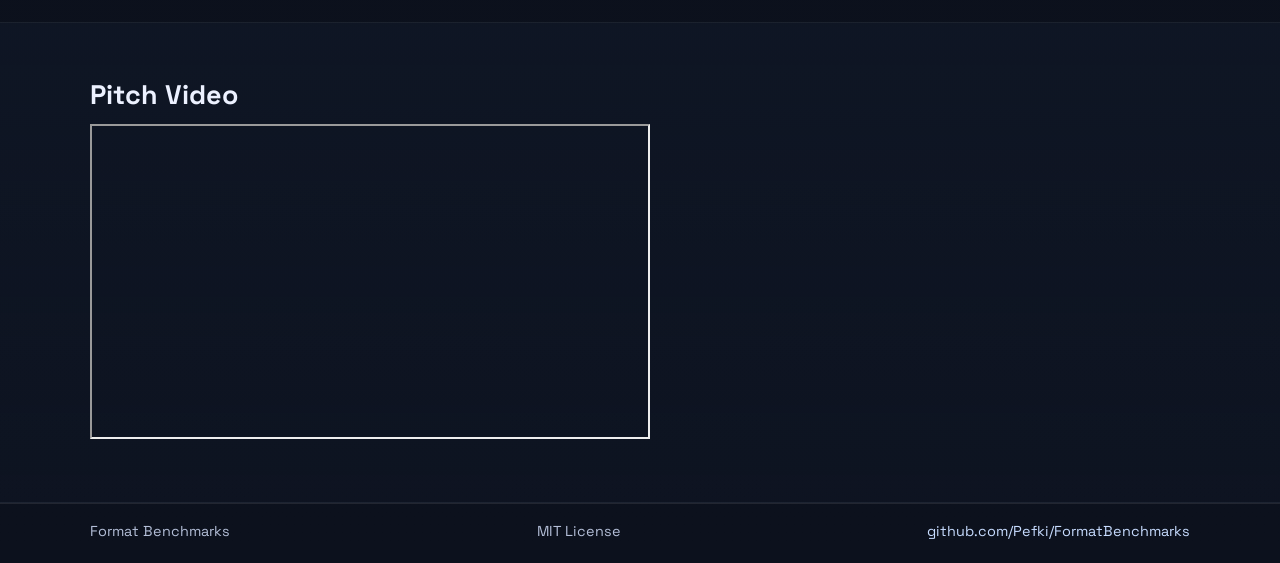
==== commit e9e5c66c: "small page edits added pitch video and edited article" ====
--- a/docs/index.html
+++ b/docs/index.html
@@ -140,7 +140,6 @@
 
           <h3>Analysis of the Findings</h3>
           <ul>
-            <li><strong>Rust as Performance Leader:</strong> Rust consistently performs best, often 2 to 5 times faster than Go or Java.</li>
             <li><strong>The C-Extension Effect in Python:</strong> MessagePack (0.007 ms) is extremely fast in Python due to C-extensions, while Protobuf serialization is slow (2.15 ms).</li>
             <li><strong>Java's Memory Overhead:</strong> Java consumes up to 30x more memory than Rust, which is critical for cloud costs.</li>
             <li><strong>The JSON Bottleneck in Go:</strong> The standard JSON library in Go is a bottleneck; switching to Protobuf or Avro provides immediate gains.</li>
@@ -164,7 +163,6 @@
 
           <h3>Analyse van de Bevindingen</h3>
           <ul>
-            <li><strong>Rust als Performantie-leider:</strong> Rust presteert consistent het best, vaak factor 2 tot 5 sneller dan Go of Java.</li>
             <li><strong>Het C-Extension Effect in Python:</strong> MessagePack (0,007 ms) is extreem snel in Python door C-extensies, terwijl Protobuf-serialisatie traag is (2,15 ms).</li>
             <li><strong>De Geheugen-overhead van Java:</strong> Java verbruikt tot 30x meer geheugen dan Rust, wat kritisch is voor cloud-kosten.</li>
             <li><strong>De JSON Bottleneck in Go:</strong> De standaard JSON-bibliotheek in Go is een bottleneck; overstap naar Protobuf of Avro levert directe winst op.</li>
@@ -194,18 +192,18 @@
       <div class="grid cards-3">
         <article class="card person">
           <h3>Tom Verschuren</h3>
-          <p data-lang-content="en">Benchmark implementation and performance analysis.</p>
-          <p data-lang-content="nl">Benchmark-implementatie en performantie-analyse.</p>
+          <p data-lang-content="en">Research and performance analysis that supported in building the benchmark tool.</p>
+          <p data-lang-content="nl">Onderzoek en performantie-analyse die Sefkan ondersteunden bij het bouwen van de benchmarktool.</p>
         </article> 
         <article class="card person">
           <h3>Sefkan Ozmen</h3>
-          <p data-lang-content="en">Project engineering and platform integration.</p>
-          <p data-lang-content="nl">Project engineering en platform-integratie.</p>
+          <p data-lang-content="en">Designed and built the benchmark tool with support from team research.</p>
+          <p data-lang-content="nl">Ontwierp en bouwde de benchmarktool met ondersteuning van teamonderzoek.</p>
         </article>
         <article class="card person">
           <h3>Xander Geluykens</h3>
-          <p data-lang-content="en">Runtime tooling, schema workflows, and delivery.</p>
-          <p data-lang-content="nl">Runtime tooling, schema workflows en oplevering.</p>
+          <p data-lang-content="en">Runtime and schema research that supported in creating the benchmark tool.</p>
+          <p data-lang-content="nl">Runtime- en schemaonderzoek dat ondersteunde bij het bouwen van de benchmarktool.</p>
         </article>
       </div>
     </section>
@@ -214,19 +212,13 @@
       <div class="container">
         <h2>Pitch Video</h2>
 
-        <div class="video-frame placeholder" role="region" aria-label="Pitch video placeholder">
-          <div class="play-glyph" aria-hidden="true"></div>
-          <div data-lang-content="en">
-            <p><strong>Pitch video coming soon</strong></p>
-          </div>
-          <div data-lang-content="nl">
-            <p><strong>Pitch video komt binnenkort</strong></p>
-          </div>
-          <!-- <iframe
-          src="https://www.youtube.com/embed/###"
-          title="Format Benchmarks Pitch"
-          allowfullscreen></iframe> -->      
-       </div>
+        <iframe
+          width="560"
+          height="315"
+          src="https://www.youtube.com/embed/5vAY8HzvrBM"
+          referrerpolicy="strict-origin-when-cross-origin"
+          rel="noreferrer"></iframe>
+        </iframe>
       </div>
     </section>
   </main>
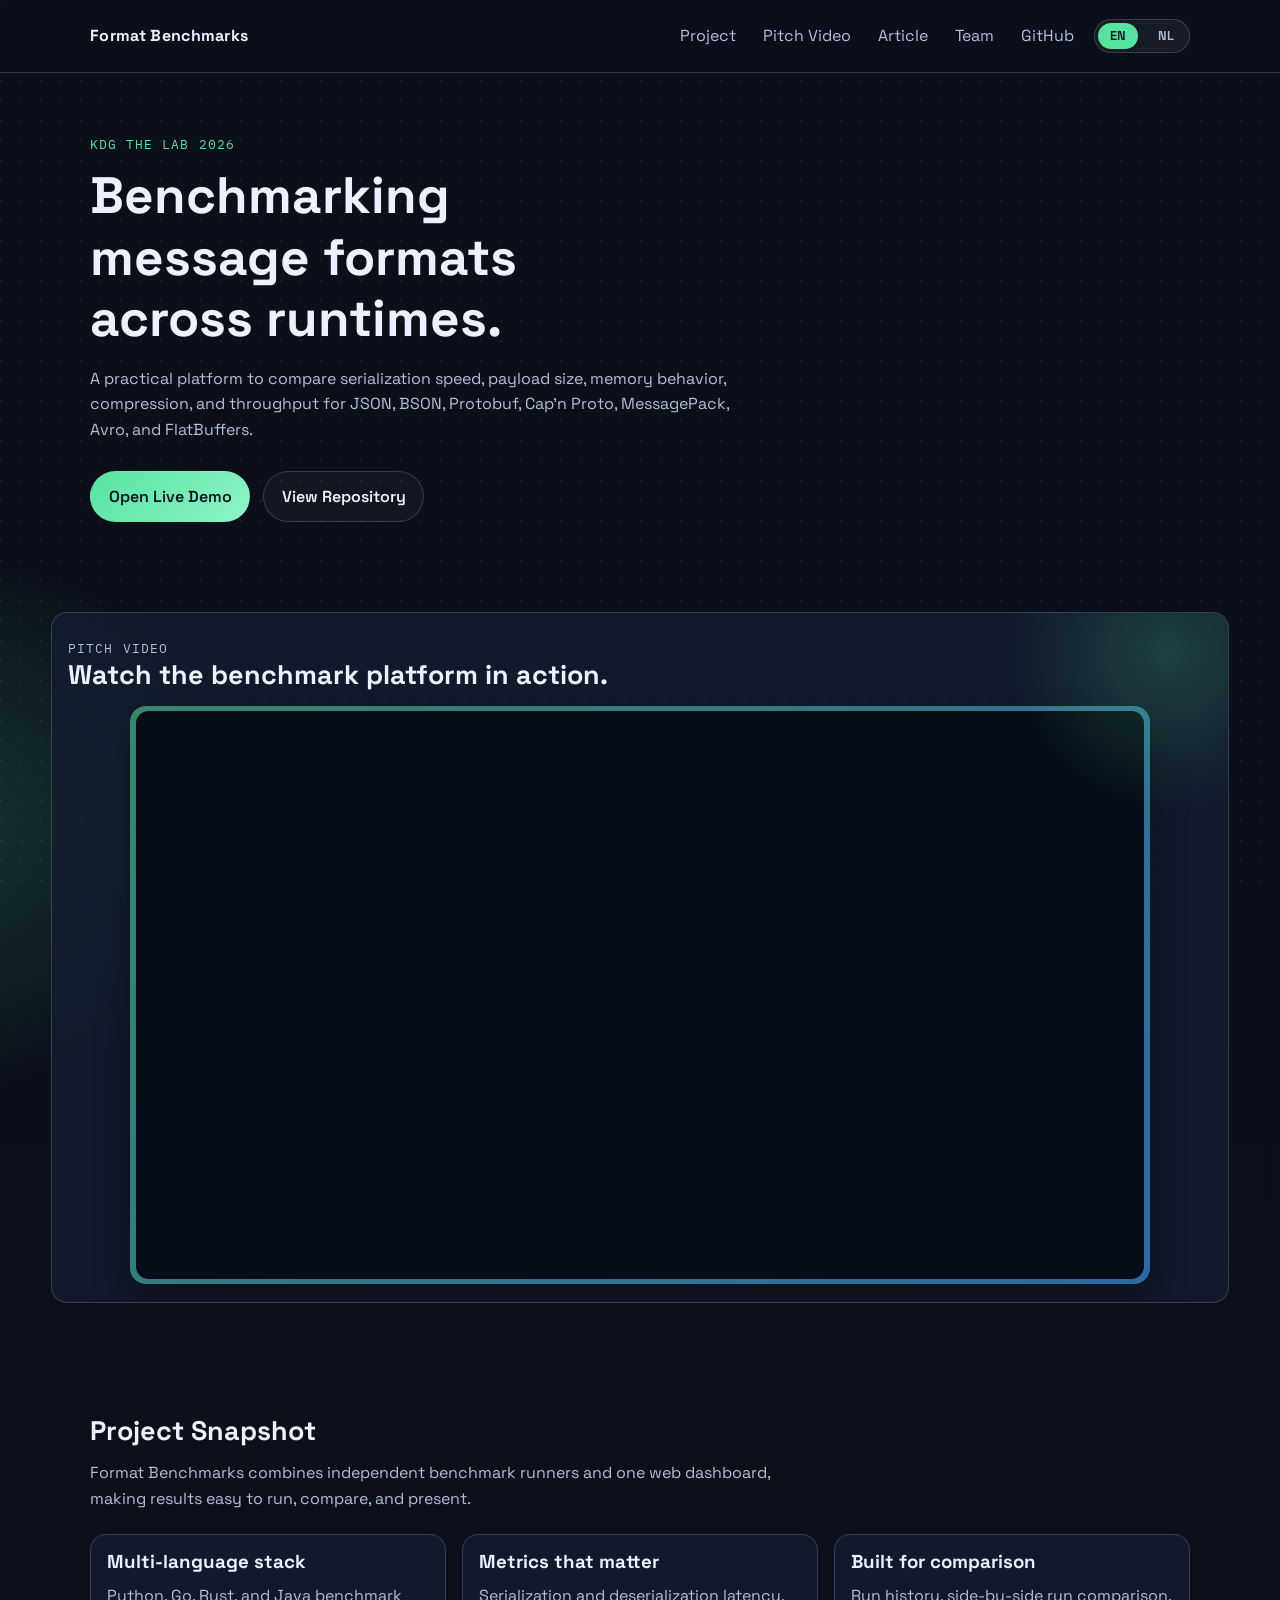
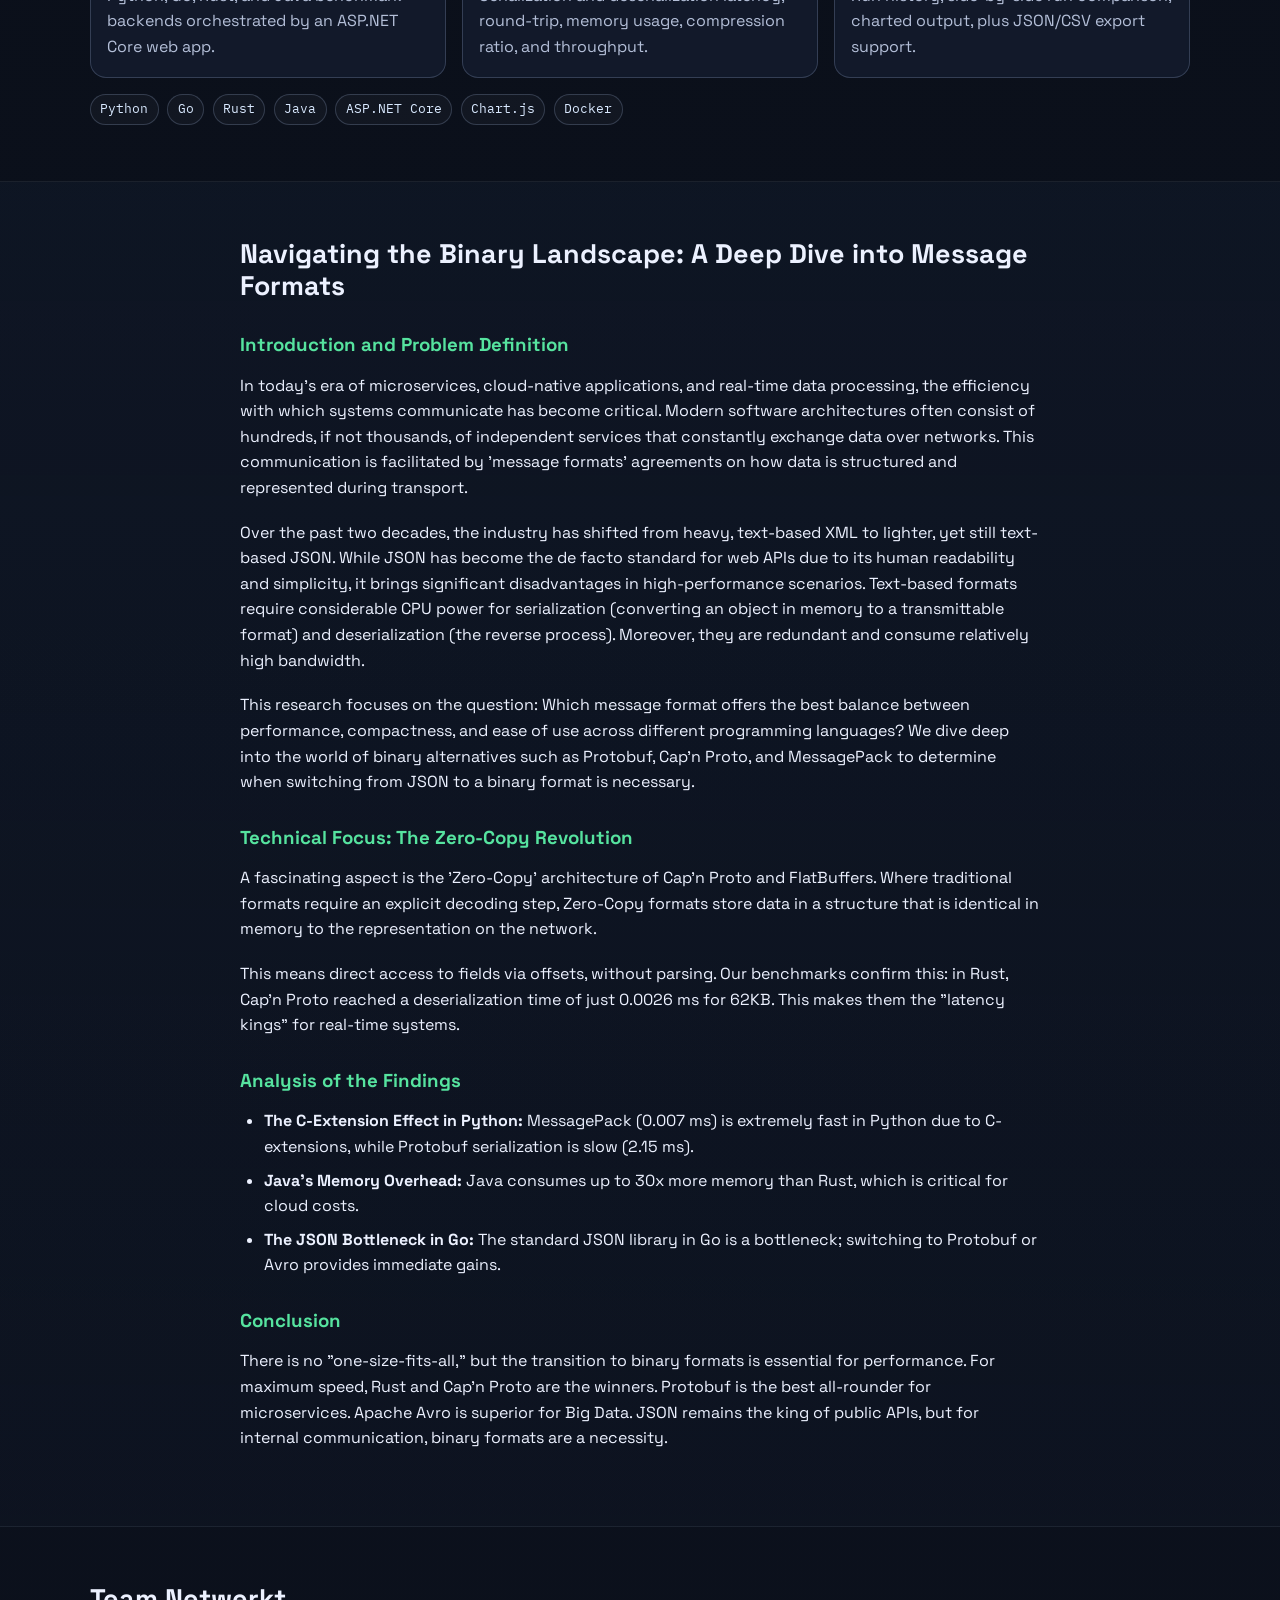
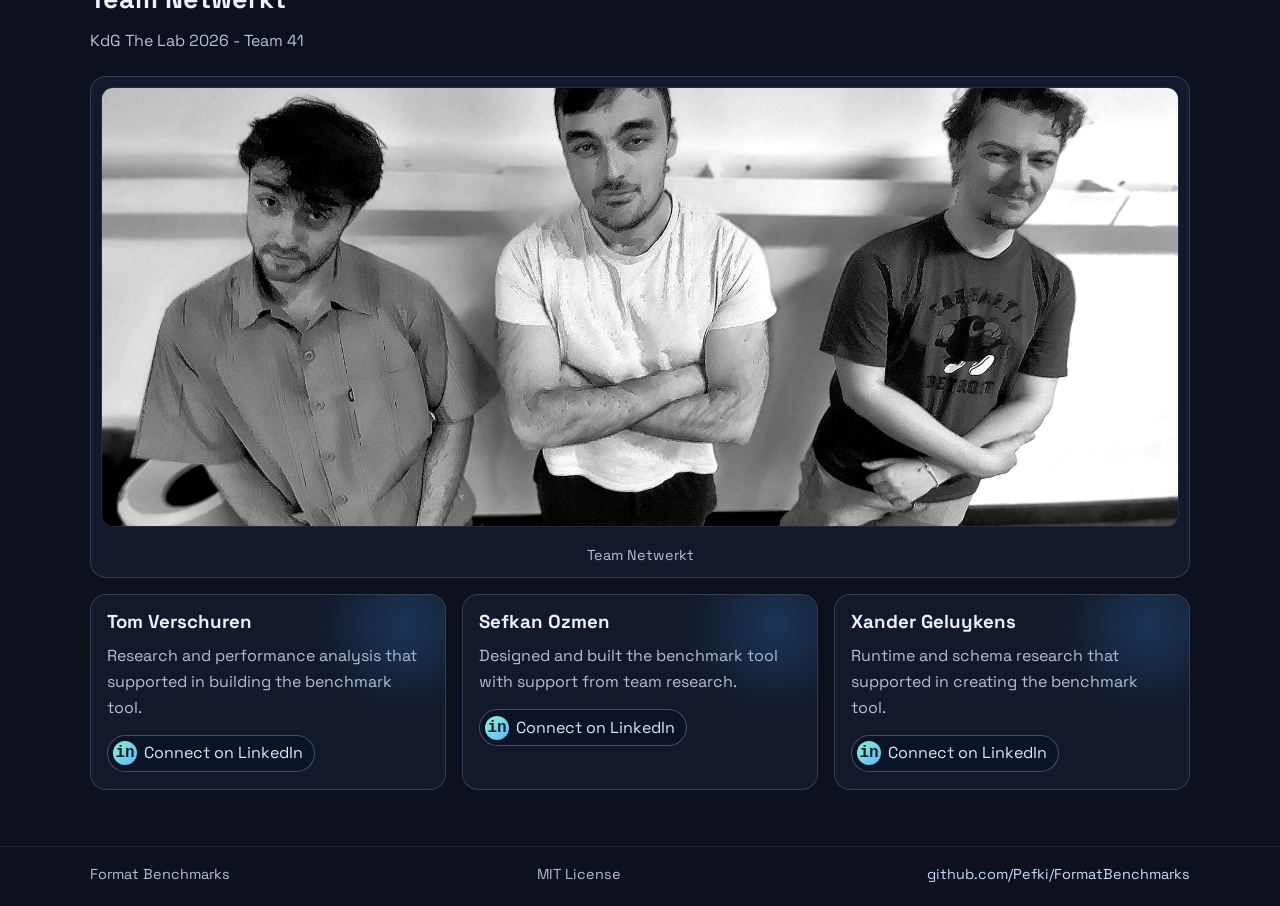
==== commit 9440f80f: "small page changes plugged LinkedIn made video more watchable" ====
--- a/docs/index.html
+++ b/docs/index.html
@@ -19,12 +19,12 @@
       <div class="nav-links">
         <a href="#project" data-lang-content="en">Project</a>
         <a href="#project" data-lang-content="nl">Project</a>
+        <a href="#video" data-lang-content="en">Pitch Video</a>
+        <a href="#video" data-lang-content="nl">Pitch Video</a>
+        <a href="#article" data-lang-content="en">Article</a>
+        <a href="#article" data-lang-content="nl">Artikel</a>
         <a href="#team" data-lang-content="en">Team</a>
         <a href="#team" data-lang-content="nl">Team</a>
-        <a href="#article" data-lang-content="en">Article</a>
-        <a href="#article" data-lang-content="nl">Artikel</a>
-        <a href="#video" data-lang-content="en">Pitch Video</a>
-        <a href="#video" data-lang-content="nl">Pitch Video</a>
         <a href="https://github.com/Pefki/FormatBenchmarks" target="_blank" rel="noreferrer">GitHub</a>
         
         <div class="lang-switcher">
@@ -37,7 +37,7 @@
 
   <header class="hero">
     <div class="container hero-content">
-      <p class="kicker">KdG The Lab 2025-2026</p>
+      <p class="kicker">KdG The Lab 2026</p>
       
       <div data-lang-content="en">
         <h1>Benchmarking message formats across runtimes.</h1>
@@ -66,6 +66,32 @@
   </header>
 
   <main>
+    <section id="video" class="section container featured-video">
+      <div class="video-shell card">
+        <div class="video-copy" data-lang-content="en">
+          <p class="kicker">Pitch video</p>
+          <h2>Watch the benchmark platform in action.</h2>
+          <p class="section-intro"></p>
+        </div>
+        <div class="video-copy" data-lang-content="nl">
+          <p class="kicker">Pitch Video</p>
+          <h2>Zie het benchmarkplatform in actie.</h2>
+          <p class="section-intro"></p>
+        </div>
+
+        <div class="video-embed-wrap">
+          <iframe
+            class="video-embed"
+            src="https://www.youtube.com/embed/5vAY8HzvrBM"
+            title="Format Benchmarks Pitch Video"
+            loading="lazy"
+            allow="accelerometer; autoplay; clipboard-write; encrypted-media; gyroscope; picture-in-picture; web-share"
+            allowfullscreen
+            referrerpolicy="strict-origin-when-cross-origin"></iframe>
+        </div>
+      </div>
+    </section>
+
     <section id="project" class="section container">
       <div data-lang-content="en">
         <h2>Project Snapshot</h2>
@@ -130,7 +156,7 @@
           <h2>Navigating the Binary Landscape: A Deep Dive into Message Formats</h2>
           
           <h3>Introduction and Problem Definition</h3>
-          <p>In today's era of microservices, cloud-native applications, and real-time data processing, the efficiency with which systems communicate has become critical. Modern software architectures often consist of hundreds, if not thousands, of independent services that constantly exchange data over networks. This communication is facilitated by 'message formats' — agreements on how data is structured and represented during transport.</p>
+          <p>In today's era of microservices, cloud-native applications, and real-time data processing, the efficiency with which systems communicate has become critical. Modern software architectures often consist of hundreds, if not thousands, of independent services that constantly exchange data over networks. This communication is facilitated by 'message formats' agreements on how data is structured and represented during transport.</p>
           <p>Over the past two decades, the industry has shifted from heavy, text-based XML to lighter, yet still text-based JSON. While JSON has become the de facto standard for web APIs due to its human readability and simplicity, it brings significant disadvantages in high-performance scenarios. Text-based formats require considerable CPU power for serialization (converting an object in memory to a transmittable format) and deserialization (the reverse process). Moreover, they are redundant and consume relatively high bandwidth.</p>
           <p>This research focuses on the question: Which message format offers the best balance between performance, compactness, and ease of use across different programming languages? We dive deep into the world of binary alternatives such as Protobuf, Cap'n Proto, and MessagePack to determine when switching from JSON to a binary format is necessary.</p>
 
@@ -153,7 +179,7 @@
           <h2>Navigeren door het Binaire Landschap: Een Diepgaande Analyse van Message Formats</h2>
           
           <h3>Introductie en Probleemstelling</h3>
-          <p>In het huidige tijdperk van microservices, cloud-native applicaties en real-time dataverwerking is de efficiëntie waarmee systemen onderling communiceren cruciaal geworden. Moderne software-architecturen bestaan vaak uit honderden, zo niet duizenden, onafhankelijke services die voortdurend data uitwisselen over netwerken. Deze communicatie wordt gefaciliteerd door 'message formats' — afspraken over hoe data wordt gestructureerd en gerepresentereerd tijdens transport.</p>
+          <p>In het huidige tijdperk van microservices, cloud-native applicaties en real-time dataverwerking is de efficiëntie waarmee systemen onderling communiceren cruciaal geworden. Moderne software-architecturen bestaan vaak uit honderden, zo niet duizenden, onafhankelijke services die voortdurend data uitwisselen over netwerken. Deze communicatie wordt gefaciliteerd door 'message formats' afspraken over hoe data wordt gestructureerd en gerepresentereerd tijdens transport.</p>
           <p>De afgelopen twee decennia is de industrie verschoven van het zware en tekstgebaseerde XML naar het lichtere, maar nog steeds tekstgebaseerde JSON. Hoewel JSON de de facto standaard is geworden voor web-API's vanwege zijn menselijke leesbaarheid en eenvoud, brengt het significante nadelen met zich mee in high-performance scenario's. Tekstgebaseerde formaten vereisen namelijk aanzienlijke CPU-kracht voor serialisatie (het omzetten van een object in het geheugen naar een verstuurbaar formaat) en deserialisatie (het omgekeerde proces). Bovendien zijn ze redundant en nemen ze relatief veel bandbreedte in beslag.</p>
           <p>Dit onderzoek richt zich op de vraag: Welk message format biedt de beste balans tussen performantie, compactheid en gebruiksgemak binnen verschillende programmeertalen? We duiken diep in de wereld van binaire alternatieven zoals Protobuf, Cap'n Proto en MessagePack om te bepalen wanneer de overstap van JSON naar een binair formaat noodzakelijk is.</p>
 
@@ -185,8 +211,19 @@
       </div>
 
       <figure class="team-photo card">
-        <img src="team_pic.jpg" alt="Team Netwerkt group picture">
-        <figcaption>Team Netwerkt - Format Benchmarks</figcaption>
+        <div class="team-photo-stage">
+          <img src="team_pic.jpg" alt="Team Netwerkt group picture">
+          <a class="headspot headspot-tom" href="https://www.linkedin.com/in/tom-verschuren/" target="_blank" rel="noreferrer" aria-label="Tom Verschuren on LinkedIn">
+            <span>Tom</span>
+          </a>
+          <a class="headspot headspot-sefkan" href="https://www.linkedin.com/in/sefkan-ozmen/" target="_blank" rel="noreferrer" aria-label="Sefkan Ozmen on LinkedIn">
+            <span>Sefkan</span>
+          </a>
+          <a class="headspot headspot-xander" href="https://www.linkedin.com/in/xander-geluykens-a30785225/" target="_blank" rel="noreferrer" aria-label="Xander Geluykens on LinkedIn">
+            <span>Xander</span>
+          </a>
+        </div>
+        <figcaption>Team Netwerkt</figcaption>
       </figure>
 
       <div class="grid cards-3">
@@ -194,33 +231,32 @@
           <h3>Tom Verschuren</h3>
           <p data-lang-content="en">Research and performance analysis that supported in building the benchmark tool.</p>
           <p data-lang-content="nl">Onderzoek en performantie-analyse die Sefkan ondersteunden bij het bouwen van de benchmarktool.</p>
+          <a class="person-linkedin" href="https://www.linkedin.com/in/tom-verschuren/" target="_blank" rel="noreferrer" aria-label="Tom Verschuren LinkedIn">
+            <span class="li-pill">in</span>
+            <span>Connect on LinkedIn</span>
+          </a>
         </article> 
         <article class="card person">
           <h3>Sefkan Ozmen</h3>
           <p data-lang-content="en">Designed and built the benchmark tool with support from team research.</p>
           <p data-lang-content="nl">Ontwierp en bouwde de benchmarktool met ondersteuning van teamonderzoek.</p>
+          <a class="person-linkedin" href="https://www.linkedin.com/in/sefkan-ozmen/" target="_blank" rel="noreferrer" aria-label="Sefkan Ozmen LinkedIn">
+            <span class="li-pill">in</span>
+            <span>Connect on LinkedIn</span>
+          </a>
         </article>
         <article class="card person">
           <h3>Xander Geluykens</h3>
           <p data-lang-content="en">Runtime and schema research that supported in creating the benchmark tool.</p>
           <p data-lang-content="nl">Runtime- en schemaonderzoek dat ondersteunde bij het bouwen van de benchmarktool.</p>
+          <a class="person-linkedin" href="https://www.linkedin.com/in/xander-geluykens-a30785225/" target="_blank" rel="noreferrer" aria-label="Xander Geluykens LinkedIn">
+            <span class="li-pill">in</span>
+            <span>Connect on LinkedIn</span>
+          </a>
         </article>
       </div>
     </section>
 
-    <section id="video" class="section section-alt">
-      <div class="container">
-        <h2>Pitch Video</h2>
-
-        <iframe
-          width="560"
-          height="315"
-          src="https://www.youtube.com/embed/5vAY8HzvrBM"
-          referrerpolicy="strict-origin-when-cross-origin"
-          rel="noreferrer"></iframe>
-        </iframe>
-      </div>
-    </section>
   </main>
 
   <footer class="footer">
--- a/docs/styles.css
+++ b/docs/styles.css
@@ -154,6 +154,58 @@
   padding: 3.5rem 0;
 }
 
+.featured-video {
+  width: min(1240px, 92vw);
+  padding-top: 1.6rem;
+}
+
+.video-shell {
+  position: relative;
+  overflow: hidden;
+  padding: 1.2rem;
+}
+
+.video-shell::before {
+  content: "";
+  position: absolute;
+  top: -120px;
+  right: -100px;
+  width: 320px;
+  height: 320px;
+  border-radius: 50%;
+  background: radial-gradient(circle, rgba(86, 227, 159, 0.2), transparent 72%);
+  pointer-events: none;
+}
+
+.video-copy {
+  margin-bottom: 0.9rem;
+  position: relative;
+  z-index: 1;
+}
+
+.video-copy .section-intro {
+  max-width: 95ch;
+  margin-bottom: 0;
+}
+
+.video-embed-wrap {
+  max-width: 1020px;
+  margin: 0 auto;
+  border-radius: 1rem;
+  padding: 0.35rem;
+  background: linear-gradient(135deg, rgba(86, 227, 159, 0.55), rgba(62, 164, 255, 0.58));
+  box-shadow: 0 22px 36px rgba(0, 0, 0, 0.34);
+}
+
+.video-embed {
+  width: 100%;
+  aspect-ratio: 16 / 9;
+  display: block;
+  border: 0;
+  border-radius: 0.78rem;
+  background: #060d18;
+}
+
 .section-alt {
   background: linear-gradient(180deg, rgba(17, 26, 43, 0.52), rgba(17, 26, 43, 0.28));
   border-top: 1px solid rgba(255, 255, 255, 0.06);
@@ -194,6 +246,10 @@
   padding: 0.65rem;
 }
 
+.team-photo-stage {
+  position: relative;
+}
+
 .team-photo img {
   width: 100%;
   max-height: 440px;
@@ -202,11 +258,135 @@
   border: 1px solid rgba(255, 255, 255, 0.08);
 }
 
+.headspot {
+  position: absolute;
+  width: clamp(56px, 9vw, 84px);
+  aspect-ratio: 1;
+  border-radius: 50%;
+  transform: translate(-50%, -50%);
+  text-decoration: none;
+  border: 2px solid rgba(255, 255, 255, 0.82);
+  background: radial-gradient(circle at 30% 30%, rgba(86, 227, 159, 0.5), rgba(62, 164, 255, 0.32));
+  box-shadow: 0 10px 22px rgba(0, 0, 0, 0.35);
+  display: grid;
+  place-items: center;
+  color: #fff;
+  opacity: 0;
+  pointer-events: none;
+  transition: opacity 180ms ease, transform 180ms ease, border-color 180ms ease;
+}
+
+.headspot::before {
+  content: "";
+  position: absolute;
+  inset: -8px;
+  border-radius: inherit;
+  border: 1px solid rgba(86, 227, 159, 0.6);
+  animation: pulse-ring 2.2s ease-out infinite;
+}
+
+.headspot span {
+  opacity: 0;
+  transform: translateY(6px);
+  transition: opacity 200ms ease, transform 200ms ease;
+  font-family: "IBM Plex Mono", monospace;
+  font-size: 0.74rem;
+  font-weight: 600;
+  background: rgba(6, 16, 30, 0.9);
+  border: 1px solid rgba(255, 255, 255, 0.2);
+  border-radius: 999px;
+  padding: 0.2rem 0.45rem;
+}
+
+.headspot:hover,
+.headspot:focus-visible {
+  border-color: #a6f9d6;
+  transform: translate(-50%, -50%) scale(1.06);
+}
+
+.headspot:hover span,
+.headspot:focus-visible span {
+  opacity: 1;
+  transform: translateY(0);
+}
+
+.headspot-tom {
+  left: 21.8%;
+  top: 42%;
+}
+
+.headspot-sefkan {
+  left: 50%;
+  top: 39%;
+}
+
+.headspot-xander {
+  left: 78.2%;
+  top: 43%;
+}
+
+.team-photo-stage:hover .headspot,
+.team-photo-stage:focus-within .headspot {
+  opacity: 1;
+  pointer-events: auto;
+}
+
 .team-photo figcaption {
   margin-top: 0.55rem;
   color: var(--muted);
   font-size: 0.9rem;
   text-align: center;
+}
+
+.person {
+  position: relative;
+  overflow: hidden;
+}
+
+.person::after {
+  content: "";
+  position: absolute;
+  right: -50px;
+  top: -60px;
+  width: 180px;
+  height: 180px;
+  border-radius: 50%;
+  background: radial-gradient(circle, rgba(62, 164, 255, 0.2), transparent 70%);
+  pointer-events: none;
+}
+
+.person-linkedin {
+  margin-top: 0.9rem;
+  display: inline-flex;
+  align-items: center;
+  gap: 0.45rem;
+  text-decoration: none;
+  color: #d7e8ff;
+  border: 1px solid rgba(173, 194, 235, 0.35);
+  border-radius: 999px;
+  padding: 0.3rem 0.7rem 0.3rem 0.32rem;
+  background: rgba(7, 19, 37, 0.65);
+  transition: transform 180ms ease, border-color 180ms ease, background 180ms ease;
+}
+
+.person-linkedin:hover,
+.person-linkedin:focus-visible {
+  transform: translateY(-1px);
+  border-color: rgba(86, 227, 159, 0.6);
+  background: rgba(9, 24, 45, 0.95);
+}
+
+.li-pill {
+  width: 24px;
+  height: 24px;
+  border-radius: 50%;
+  display: grid;
+  place-items: center;
+  background: linear-gradient(135deg, #8ef5c7, #61b4ff);
+  color: #0a1d36;
+  font-family: "IBM Plex Mono", monospace;
+  font-weight: 700;
+  line-height: 1;
 }
 
 .tech-strip {
@@ -383,6 +563,14 @@
   .cards-3 {
     grid-template-columns: 1fr 1fr;
   }
+
+  .featured-video {
+    width: min(980px, 94vw);
+  }
+
+  .headspot {
+    width: clamp(52px, 10vw, 72px);
+  }
 }
 
 @media (max-width: 680px) {
@@ -395,12 +583,33 @@
     grid-template-columns: 1fr;
   }
 
+  .headspot span {
+    opacity: 1;
+    transform: translateY(0);
+    font-size: 0.68rem;
+  }
+
   .hero-content {
     padding-top: 1.7rem;
   }
 
+  .video-shell {
+    padding: 0.9rem;
+  }
+
   .video-frame {
     min-height: 260px;
+  }
+}
+
+@keyframes pulse-ring {
+  0% {
+    transform: scale(0.86);
+    opacity: 0.95;
+  }
+  100% {
+    transform: scale(1.15);
+    opacity: 0;
   }
 }
 
